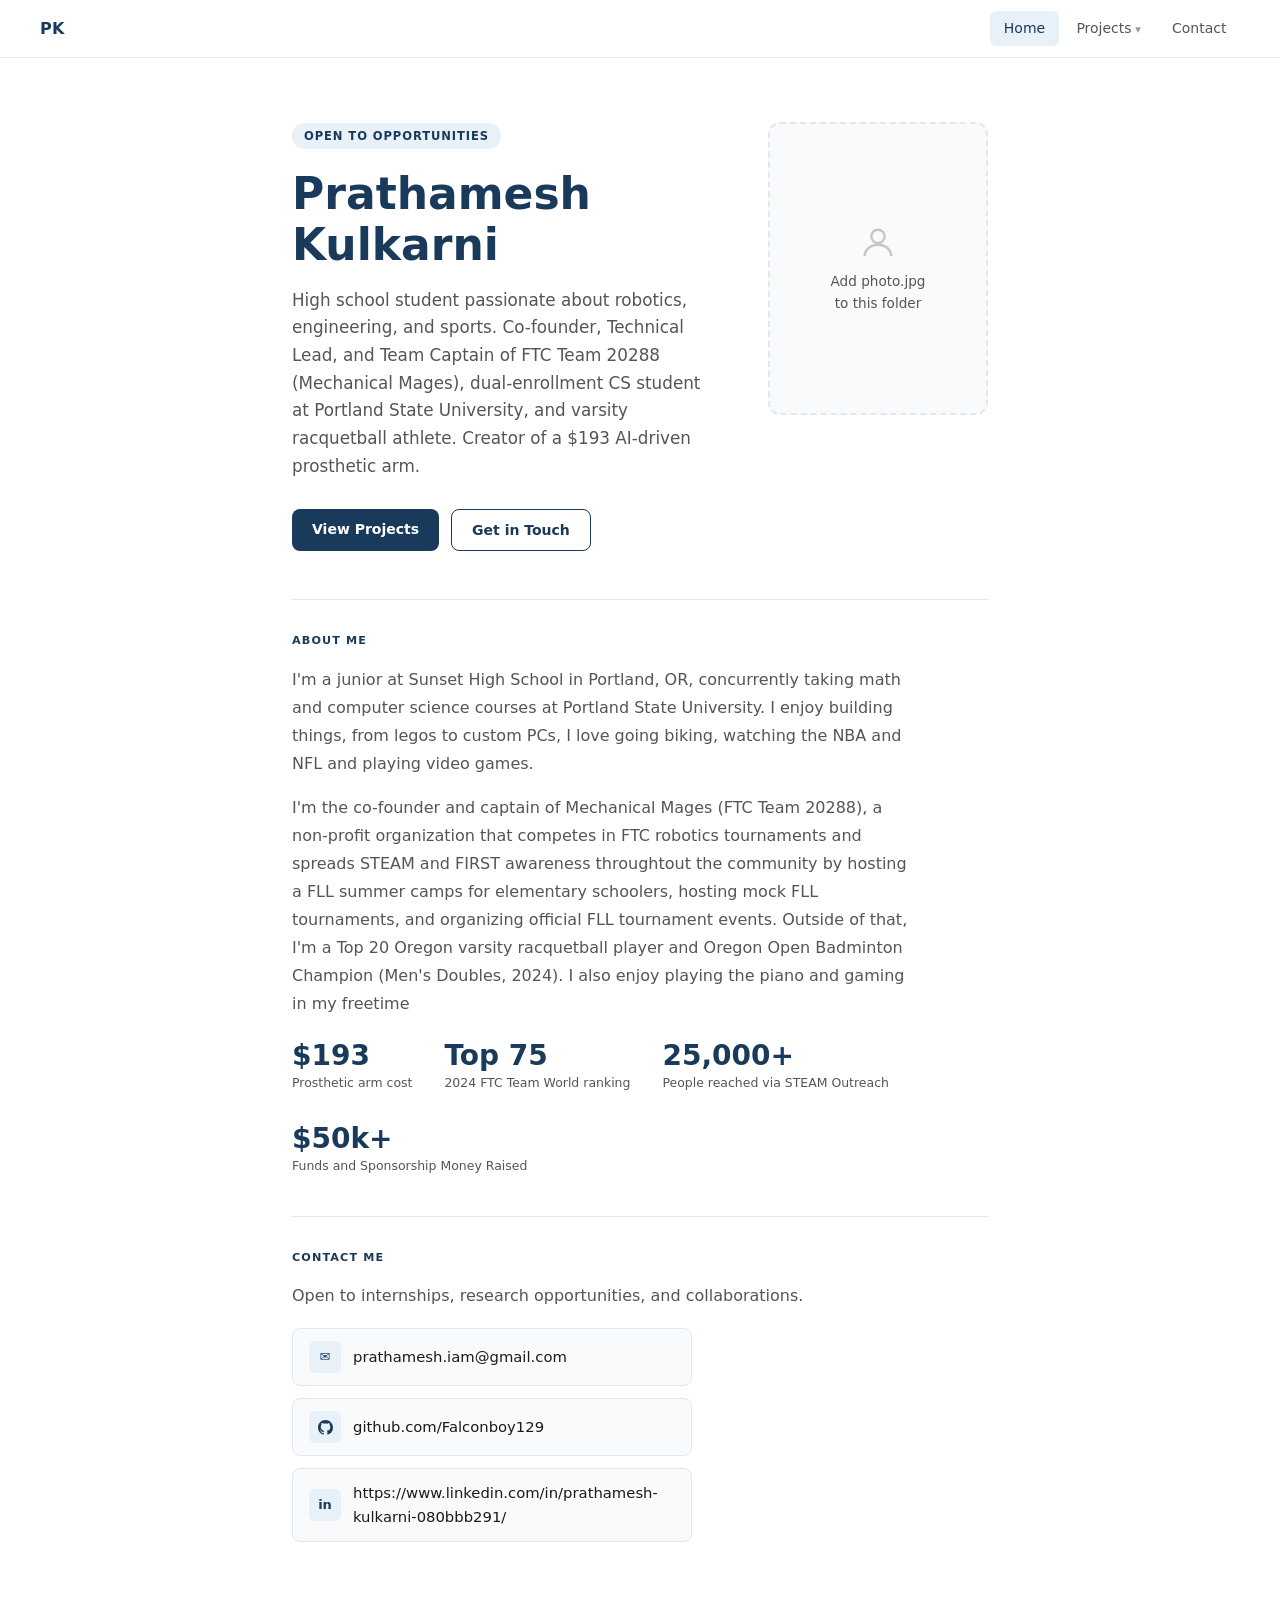
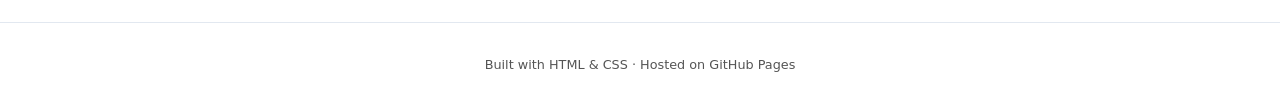
==== index.html @ 5f05dedf "Add files via upload" ====
<!DOCTYPE html>
<html lang="en">
<head>
  <meta charset="UTF-8" />
  <meta name="viewport" content="width=device-width, initial-scale=1.0" />
  <title>Prathamesh Kulkarni</title>
  <link rel="stylesheet" href="style.css" />
</head>
<body>

<nav>
  <a class="nav-logo" href="index.html">PK</a>
  <ul>
    <li><a href="index.html" class="active">Home</a></li>
    <li class="has-dropdown">
      <a href="projects.html">Projects</a>
      <div class="dropdown">
        <a href="projects-prosthetic.html">AI Prosthetic Arm</a>
        <a href="projects-ftc.html">FTC Robotics</a>
        <a href="projects-classes.html">Class Projects</a>
        <a href="projects-pc.html">Custom PC Build</a>
      </div>
    </li>
    <li><a href="index.html#contact">Contact</a></li>
  </ul>
</nav>

<!-- ── HOME HERO ── -->
<div class="page">

  <!-- HERO -->
  <div style="display:grid; grid-template-columns: 1fr 220px; gap: 3rem; align-items: start; margin-bottom: 3rem;">
    <div>
      <div style="display:inline-block; background:var(--navy-light); color:var(--navy); font-size:0.72rem; font-weight:700; letter-spacing:0.08em; text-transform:uppercase; padding:4px 12px; border-radius:999px; margin-bottom:1.25rem;">
        Open to opportunities
      </div>
      <h1>Prathamesh Kulkarni</h1>
      <p style="font-size:1.05rem; color:var(--muted); margin-bottom:1.75rem; max-width:480px; line-height:1.65;">
        High school student passionate about robotics, engineering, and sports. Co-founder, Technical Lead, and Team Captain of FTC Team 20288 (Mechanical Mages), dual-enrollment CS student at Portland State University, and varsity racquetball athlete. Creator of a $193 AI-driven prosthetic arm.
      </p>
      <div style="display:flex; gap:0.75rem; flex-wrap:wrap;">
        <a href="projects.html" class="btn btn-primary">View Projects</a>
        <a href="index.html#contact" class="btn btn-outline">Get in Touch</a>
      </div>
    </div>

    <!-- PROFILE PHOTO — replace src with your actual image file -->
    <!-- To use: add your photo as "photo.jpg" in the same folder, then swap the placeholder div for:
         <img src="photo.jpg" alt="Prathamesh Kulkarni" style="width:100%; border-radius:14px; object-fit:cover; aspect-ratio:3/4;" /> -->
    <div class="photo-placeholder" style="width:100%; aspect-ratio:3/4;">
      <svg width="40" height="40" viewBox="0 0 24 24" fill="none" stroke="currentColor" stroke-width="1.5">
        <circle cx="12" cy="8" r="4"/><path d="M4 20c0-4 3.6-7 8-7s8 3 8 7"/>
      </svg>
      <span>Add photo.jpg<br/>to this folder</span>
    </div>
  </div>

  <hr />

  <!-- BIO -->
  <div style="margin-bottom: 2.5rem;">
    <div class="section-label">About Me</div>

    <!-- REPLACE THIS PARAGRAPH with your own bio -->
    <p style="font-size:1rem; color:var(--muted); max-width:620px; line-height:1.75; margin-bottom:1rem;">
      I'm a junior at Sunset High School in Portland, OR, concurrently taking math and computer science
      courses at Portland State University. I enjoy building things, from legos
      to custom PCs, I love going biking, watching the NBA and NFL and playing video games. 
    </p>
    <p style="font-size:1rem; color:var(--muted); max-width:620px; line-height:1.75;">
      I'm the co-founder and captain of Mechanical Mages (FTC Team 20288), a non-profit organization that
      competes in FTC robotics tournaments and spreads STEAM and FIRST awareness throughtout the community by
      hosting a FLL summer camps for elementary schoolers, hosting mock FLL tournaments, and
      organizing official FLL tournament events. Outside of that, I'm a Top 20 Oregon varsity
      racquetball player and Oregon Open Badminton Champion (Men's Doubles, 2024). 
      I also enjoy playing the piano and gaming in my freetime
    </p>

    <div class="stat-row">
      <div class="stat">
        <div class="stat-num">$193</div>
        <div class="stat-label">Prosthetic arm cost</div>
      </div>
      <div class="stat">
        <div class="stat-num">Top 75</div>
        <div class="stat-label">2024 FTC Team World ranking</div>
      </div>
      <div class="stat">
        <div class="stat-num">25,000+</div>
        <div class="stat-label">People reached via STEAM Outreach</div>
      </div>
      <div class="stat">
        <div class="stat-num">$50k+</div>
        <div class="stat-label">Funds and Sponsorship Money Raised</div>
      </div>
    </div>
  </div>

  <hr />

  <!-- CONTACT -->
  <div id="contact">
    <div class="section-label">Contact Me</div>
    <p style="color:var(--muted); margin-bottom:1.25rem;">Open to internships, research opportunities, and collaborations.</p>
    <div class="contact-links">
      <a href="mailto:prathamesh.iam@gmail.com" class="contact-link">
        <div class="contact-link-icon">✉</div>
        prathamesh.iam@gmail.com
      </a>
      <a href="https://github.com/YOUR_USERNAME" class="contact-link" target="_blank">
        <div class="contact-link-icon">
          <svg width="15" height="15" viewBox="0 0 24 24" fill="var(--navy)"><path d="M12 0C5.37 0 0 5.37 0 12c0 5.31 3.435 9.795 8.205 11.385.6.105.825-.255.825-.57 0-.285-.015-1.23-.015-2.235-3.015.555-3.795-.735-4.035-1.41-.135-.345-.72-1.41-1.23-1.695-.42-.225-1.02-.78-.015-.795.945-.015 1.62.87 1.845 1.23 1.08 1.815 2.805 1.305 3.495.99.105-.78.42-1.305.765-1.605-2.67-.3-5.46-1.335-5.46-5.925 0-1.305.465-2.385 1.23-3.225-.12-.3-.54-1.53.12-3.18 0 0 1.005-.315 3.3 1.23.96-.27 1.98-.405 3-.405s2.04.135 3 .405c2.295-1.56 3.3-1.23 3.3-1.23.66 1.65.24 2.88.12 3.18.765.84 1.23 1.905 1.23 3.225 0 4.605-2.805 5.625-5.475 5.925.435.375.81 1.095.81 2.22 0 1.605-.015 2.895-.015 3.3 0 .315.225.69.825.57A12.02 12.02 0 0024 12c0-6.63-5.37-12-12-12z"/></svg>
        </div>
        github.com/Falconboy129
      </a>
      <a href="https://linkedin.com/in/YOUR_PROFILE" class="contact-link" target="_blank">
        <div class="contact-link-icon">in</div>
        https://www.linkedin.com/in/prathamesh-kulkarni-080bbb291/
      </a>
    </div>
  </div>

</div>

<footer>Built with HTML &amp; CSS · Hosted on GitHub Pages</footer>
</body>
</html>
---- style.css ----
:root {
  --navy: #1a3a5c;
  --navy-light: #e8f0f8;
  --text: #1a1a1a;
  --muted: #555;
  --border: #e2e8f0;
  --bg: #ffffff;
  --surface: #f8fafc;
}

* { box-sizing: border-box; margin: 0; padding: 0; }

body {
  font-family: 'Segoe UI', system-ui, -apple-system, sans-serif;
  color: var(--text);
  background: var(--bg);
  line-height: 1.6;
}

/* ── NAV ── */
nav {
  position: sticky; top: 0;
  background: rgba(255,255,255,0.95);
  backdrop-filter: blur(8px);
  border-bottom: 1px solid var(--border);
  z-index: 200;
  padding: 0 2.5rem;
  display: flex;
  justify-content: space-between;
  align-items: center;
  height: 58px;
}

.nav-logo {
  font-weight: 700; font-size: 1rem;
  color: var(--navy); text-decoration: none;
  letter-spacing: 0.02em;
}

nav ul { list-style: none; display: flex; gap: 0.25rem; align-items: center; }

nav ul li { position: relative; }

nav ul li a {
  display: block;
  text-decoration: none;
  font-size: 0.875rem;
  color: var(--muted);
  padding: 0.4rem 0.85rem;
  border-radius: 6px;
  transition: color 0.15s, background 0.15s;
  white-space: nowrap;
}

nav ul li a:hover,
nav ul li a.active { color: var(--navy); background: var(--navy-light); }

/* dropdown trigger */
.has-dropdown > a::after {
  content: ' ▾';
  font-size: 0.7rem;
  opacity: 0.6;
}

/* dropdown menu */
.dropdown {
  opacity: 0;
  visibility: hidden;
  pointer-events: none;
  position: absolute;
  top: calc(100% + 6px);
  left: 0;
  background: var(--bg);
  border: 1px solid var(--border);
  border-radius: 10px;
  padding: 0.4rem;
  min-width: 180px;
  box-shadow: 0 4px 16px rgba(0,0,0,0.08);
  z-index: 300;
  transition: opacity 0.15s ease 0.5s, visibility 0s linear 0.5s;
}

.has-dropdown:hover .dropdown {
  opacity: 1;
  visibility: visible;
  pointer-events: auto;
  transition-delay: 0s;
}

.dropdown a {
  display: block;
  font-size: 0.85rem;
  color: var(--text);
  padding: 0.45rem 0.85rem;
  border-radius: 6px;
  text-decoration: none;
  transition: background 0.15s;
}

.dropdown a:hover { background: var(--navy-light); color: var(--navy); }

/* ── PAGE WRAPPER ── */
.page { max-width: 760px; margin: 0 auto; padding: 4rem 2rem 5rem; }
.page-wide { max-width: 900px; margin: 0 auto; padding: 4rem 2rem 5rem; }

/* ── TYPOGRAPHY ── */
.section-label {
  font-size: 0.7rem; font-weight: 700;
  letter-spacing: 0.1em; text-transform: uppercase;
  color: var(--navy); margin-bottom: 1rem;
}

.group-label {
  font-size: 0.68rem; font-weight: 700;
  letter-spacing: 0.08em; text-transform: uppercase;
  color: var(--muted); margin: 2.25rem 0 0.85rem;
  padding-bottom: 0.4rem; border-bottom: 1px solid var(--border);
}

h1 { font-size: clamp(1.9rem, 4vw, 2.75rem); font-weight: 700; line-height: 1.15; color: var(--navy); margin-bottom: 1rem; }
h2 { font-size: 1.4rem; font-weight: 700; color: var(--text); margin-bottom: 0.5rem; }
h3 { font-size: 1.05rem; font-weight: 700; color: var(--text); margin-bottom: 0.35rem; }

/* ── BUTTONS ── */
.btn {
  display: inline-block; padding: 9px 20px;
  border-radius: 8px; font-size: 0.875rem;
  font-weight: 600; text-decoration: none; transition: all 0.2s;
}
.btn-primary { background: var(--navy); color: #fff; }
.btn-primary:hover { background: #142d48; }
.btn-outline { background: transparent; color: var(--navy); border: 1.5px solid var(--navy); }
.btn-outline:hover { background: var(--navy-light); }

.card-btn {
  display: inline-flex; align-items: center; gap: 5px;
  font-size: 0.775rem; font-weight: 600; color: var(--navy);
  text-decoration: none; border: 1px solid var(--border);
  border-radius: 6px; padding: 5px 10px; background: var(--bg);
  transition: border-color 0.2s, background 0.2s; width: fit-content;
}
.card-btn:hover { border-color: var(--navy); background: var(--navy-light); }
.card-btn svg { width: 11px; height: 11px; flex-shrink: 0; }
.card-btn.accent { background: var(--navy); color: #fff; border-color: var(--navy); }
.card-btn.accent:hover { background: #142d48; }

/* ── TAGS ── */
.tag-row { display: flex; flex-wrap: wrap; gap: 5px; }
.tag { font-size: 0.69rem; font-weight: 600; padding: 3px 9px; border-radius: 999px; background: var(--navy-light); color: var(--navy); }

/* ── CARDS ── */
.card {
  background: var(--surface); border: 1px solid var(--border);
  border-radius: 12px; padding: 1.25rem 1.5rem 1.5rem;
  display: flex; flex-direction: column;
  transition: border-color 0.2s, transform 0.2s;
}
.card:hover { border-color: #93b8d8; transform: translateY(-2px); }
.card p { font-size: 0.865rem; color: var(--muted); line-height: 1.55; margin-bottom: 1rem; flex: 1; }
.card-footer { display: flex; flex-direction: column; gap: 0.55rem; margin-top: auto; }
.btn-row { display: flex; flex-wrap: wrap; gap: 6px; }

/* ── GRIDS ── */
.grid-2 { display: grid; grid-template-columns: repeat(auto-fill, minmax(270px, 1fr)); gap: 1.1rem; }
.grid-3 { display: grid; grid-template-columns: repeat(auto-fill, minmax(210px, 1fr)); gap: 1rem; }

/* ── PHOTO PLACEHOLDER ── */
.photo-placeholder {
  background: var(--surface);
  border: 2px dashed var(--border);
  border-radius: 12px;
  display: flex; flex-direction: column;
  align-items: center; justify-content: center;
  color: var(--muted); font-size: 0.85rem; text-align: center;
  gap: 0.5rem;
}

.photo-placeholder svg { opacity: 0.3; }

/* ── STAT ROW ── */
.stat-row { display: flex; gap: 2rem; flex-wrap: wrap; margin-top: 1.5rem; }
.stat-num { font-size: 1.75rem; font-weight: 700; color: var(--navy); line-height: 1; }
.stat-label { font-size: 0.78rem; color: var(--muted); margin-top: 3px; }

/* ── DIVIDER ── */
hr { border: none; border-top: 1px solid var(--border); margin: 2rem 0; }

/* ── FOOTER ── */
footer {
  text-align: center; padding: 2rem;
  font-size: 0.8rem; color: var(--muted);
  border-top: 1px solid var(--border);
}

/* ── CONTACT LINKS ── */
.contact-links { display: flex; flex-direction: column; gap: 0.75rem; }
.contact-link {
  display: flex; align-items: center; gap: 12px;
  font-size: 0.925rem; color: var(--text);
  text-decoration: none; padding: 12px 16px;
  background: var(--surface); border: 1px solid var(--border);
  border-radius: 8px; transition: border-color 0.2s; max-width: 400px;
}
.contact-link:hover { border-color: var(--navy); }
.contact-link-icon {
  width: 32px; height: 32px; background: var(--navy-light);
  border-radius: 6px; display: flex; align-items: center; justify-content: center;
  font-size: 13px; font-weight: 700; color: var(--navy); flex-shrink: 0;
}

@media (max-width: 620px) {
  nav { padding: 0 1.25rem; }
  .page, .page-wide { padding: 2.5rem 1.25rem 4rem; }
  nav ul { gap: 0; }
}
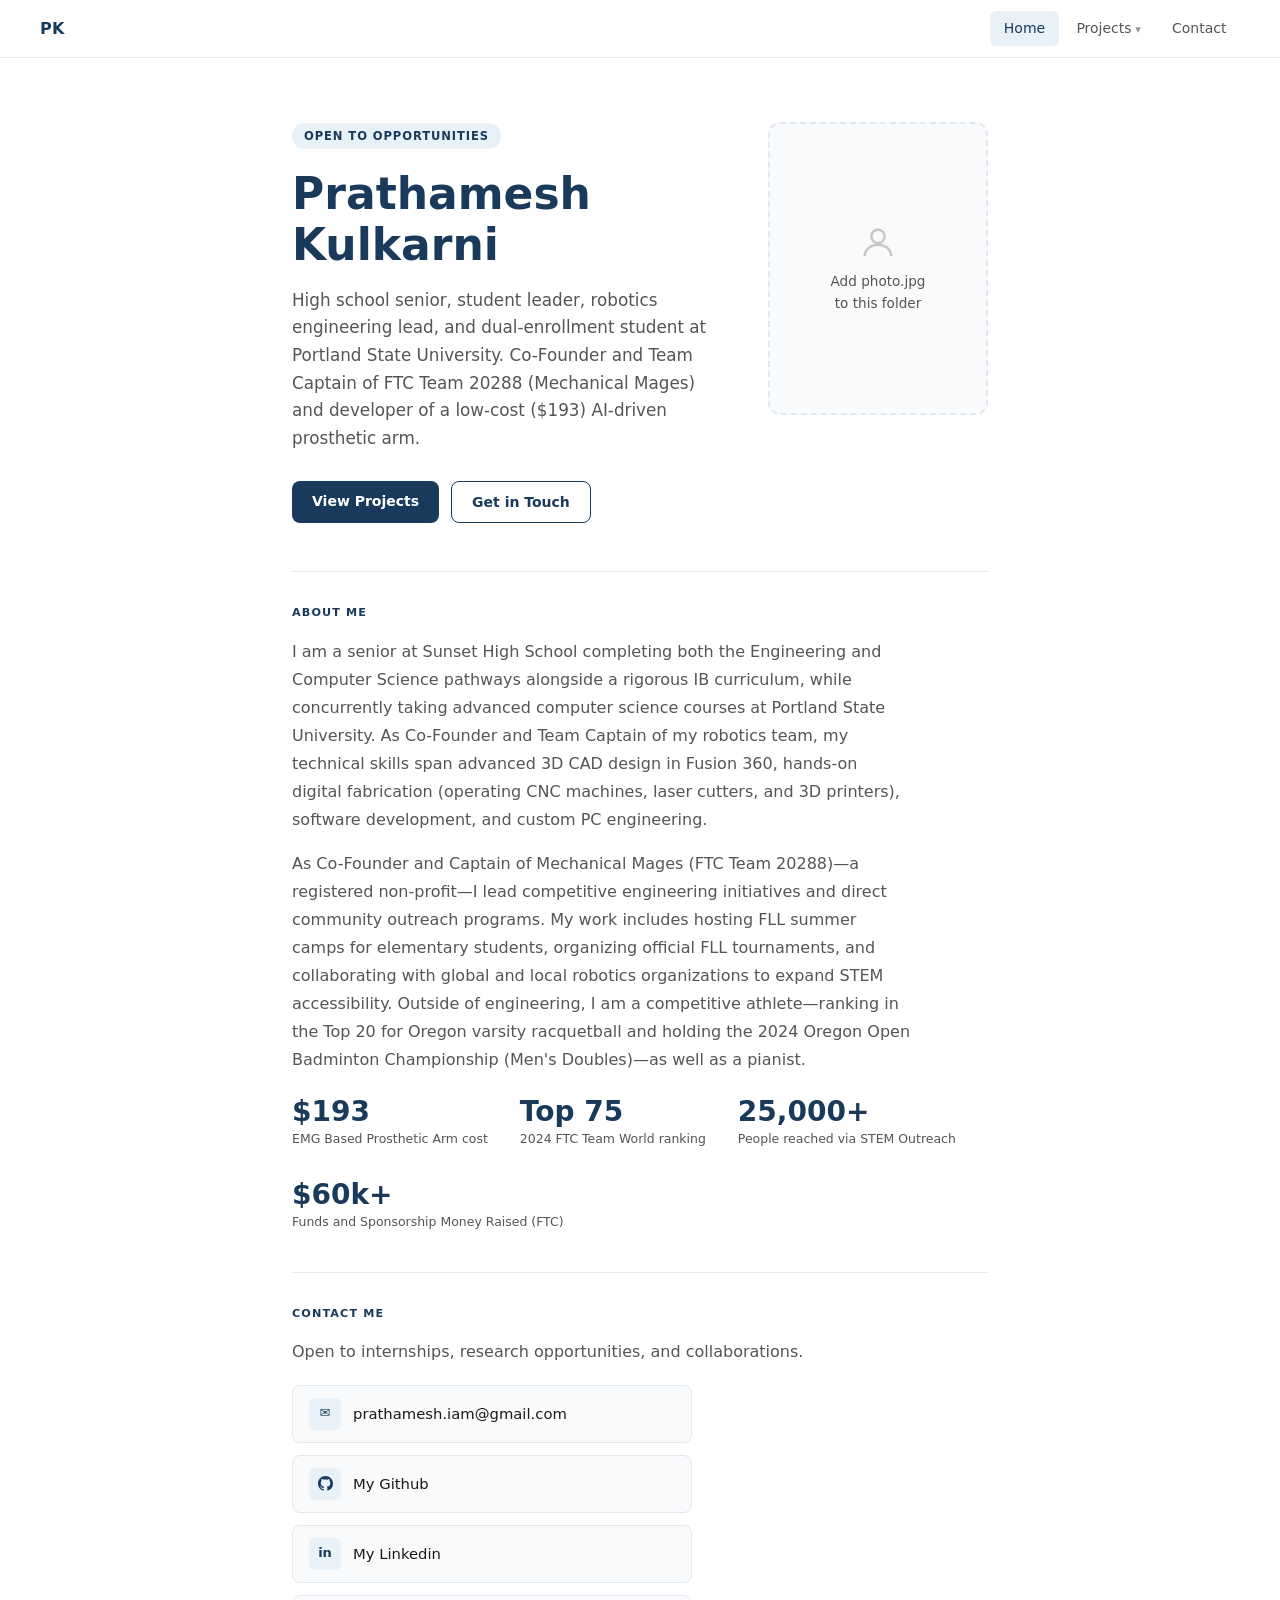
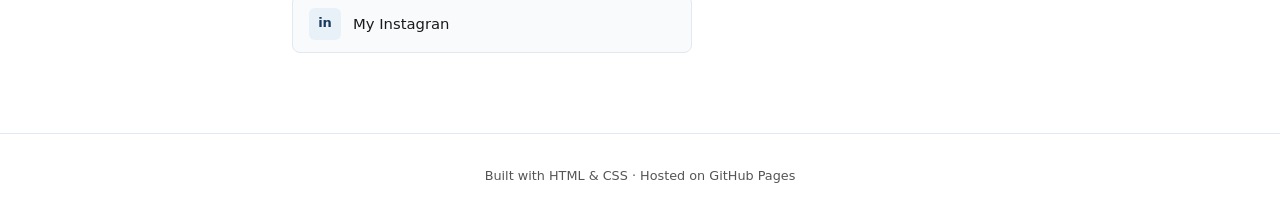
==== commit 28daada5: "Update index.html" ====
--- a/index.html
+++ b/index.html
@@ -36,7 +36,7 @@
       </div>
       <h1>Prathamesh Kulkarni</h1>
       <p style="font-size:1.05rem; color:var(--muted); margin-bottom:1.75rem; max-width:480px; line-height:1.65;">
-        High school student passionate about robotics, engineering, and sports. Co-founder, Technical Lead, and Team Captain of FTC Team 20288 (Mechanical Mages), dual-enrollment CS student at Portland State University, and varsity racquetball athlete. Creator of a $193 AI-driven prosthetic arm.
+        High school senior, student leader, robotics engineering lead, and dual-enrollment student at Portland State University. Co-Founder and Team Captain of FTC Team 20288 (Mechanical Mages) and developer of a low-cost ($193) AI-driven prosthetic arm.
       </p>
       <div style="display:flex; gap:0.75rem; flex-wrap:wrap;">
         <a href="projects.html" class="btn btn-primary">View Projects</a>
@@ -63,23 +63,16 @@
 
     <!-- REPLACE THIS PARAGRAPH with your own bio -->
     <p style="font-size:1rem; color:var(--muted); max-width:620px; line-height:1.75; margin-bottom:1rem;">
-      I'm a junior at Sunset High School in Portland, OR, concurrently taking math and computer science
-      courses at Portland State University. I enjoy building things, from legos
-      to custom PCs, I love going biking, watching the NBA and NFL and playing video games. 
+     I am a senior at Sunset High School completing both the Engineering and Computer Science pathways alongside a rigorous IB curriculum, while concurrently taking advanced computer science courses at Portland State University. As Co-Founder and Team Captain of my robotics team, my technical skills span advanced 3D CAD design in Fusion 360, hands-on digital fabrication (operating CNC machines, laser cutters, and 3D printers), software development, and custom PC engineering. 
     </p>
     <p style="font-size:1rem; color:var(--muted); max-width:620px; line-height:1.75;">
-      I'm the co-founder and captain of Mechanical Mages (FTC Team 20288), a non-profit organization that
-      competes in FTC robotics tournaments and spreads STEAM and FIRST awareness throughtout the community by
-      hosting a FLL summer camps for elementary schoolers, hosting mock FLL tournaments, and
-      organizing official FLL tournament events. Outside of that, I'm a Top 20 Oregon varsity
-      racquetball player and Oregon Open Badminton Champion (Men's Doubles, 2024). 
-      I also enjoy playing the piano and gaming in my freetime
+      As Co-Founder and Captain of Mechanical Mages (FTC Team 20288)—a registered non-profit—I lead competitive engineering initiatives and direct community outreach programs. My work includes hosting FLL summer camps for elementary students, organizing official FLL tournaments, and collaborating with global and local robotics organizations to expand STEM accessibility. Outside of engineering, I am a competitive athlete—ranking in the Top 20 for Oregon varsity racquetball and holding the 2024 Oregon Open Badminton Championship (Men's Doubles)—as well as a pianist.
     </p>
 
     <div class="stat-row">
       <div class="stat">
         <div class="stat-num">$193</div>
-        <div class="stat-label">Prosthetic arm cost</div>
+        <div class="stat-label">EMG Based Prosthetic Arm cost</div>
       </div>
       <div class="stat">
         <div class="stat-num">Top 75</div>
@@ -87,11 +80,11 @@
       </div>
       <div class="stat">
         <div class="stat-num">25,000+</div>
-        <div class="stat-label">People reached via STEAM Outreach</div>
+        <div class="stat-label">People reached via STEM Outreach</div>
       </div>
       <div class="stat">
-        <div class="stat-num">$50k+</div>
-        <div class="stat-label">Funds and Sponsorship Money Raised</div>
+        <div class="stat-num">$60k+</div>
+        <div class="stat-label">Funds and Sponsorship Money Raised (FTC)</div>
       </div>
     </div>
   </div>
@@ -107,15 +100,19 @@
         <div class="contact-link-icon">✉</div>
         prathamesh.iam@gmail.com
       </a>
-      <a href="https://github.com/YOUR_USERNAME" class="contact-link" target="_blank">
+      <a href="https://github.com/Falconboy129" class="contact-link" target="_blank">
         <div class="contact-link-icon">
           <svg width="15" height="15" viewBox="0 0 24 24" fill="var(--navy)"><path d="M12 0C5.37 0 0 5.37 0 12c0 5.31 3.435 9.795 8.205 11.385.6.105.825-.255.825-.57 0-.285-.015-1.23-.015-2.235-3.015.555-3.795-.735-4.035-1.41-.135-.345-.72-1.41-1.23-1.695-.42-.225-1.02-.78-.015-.795.945-.015 1.62.87 1.845 1.23 1.08 1.815 2.805 1.305 3.495.99.105-.78.42-1.305.765-1.605-2.67-.3-5.46-1.335-5.46-5.925 0-1.305.465-2.385 1.23-3.225-.12-.3-.54-1.53.12-3.18 0 0 1.005-.315 3.3 1.23.96-.27 1.98-.405 3-.405s2.04.135 3 .405c2.295-1.56 3.3-1.23 3.3-1.23.66 1.65.24 2.88.12 3.18.765.84 1.23 1.905 1.23 3.225 0 4.605-2.805 5.625-5.475 5.925.435.375.81 1.095.81 2.22 0 1.605-.015 2.895-.015 3.3 0 .315.225.69.825.57A12.02 12.02 0 0024 12c0-6.63-5.37-12-12-12z"/></svg>
         </div>
-        github.com/Falconboy129
+        My Github
       </a>
-      <a href="https://linkedin.com/in/YOUR_PROFILE" class="contact-link" target="_blank">
+      <a href="https://www.linkedin.com/in/prathamesh-kulkarni-080bbb291/" class="contact-link" target="_blank">
         <div class="contact-link-icon">in</div>
-        https://www.linkedin.com/in/prathamesh-kulkarni-080bbb291/
+        My Linkedin
+      </a>
+       <a href="https://www.instagram.com/_prathamesh.k/" class="contact-link" target="_blank">
+        <div class="contact-link-icon">in</div>
+        My Instagran
       </a>
     </div>
   </div>
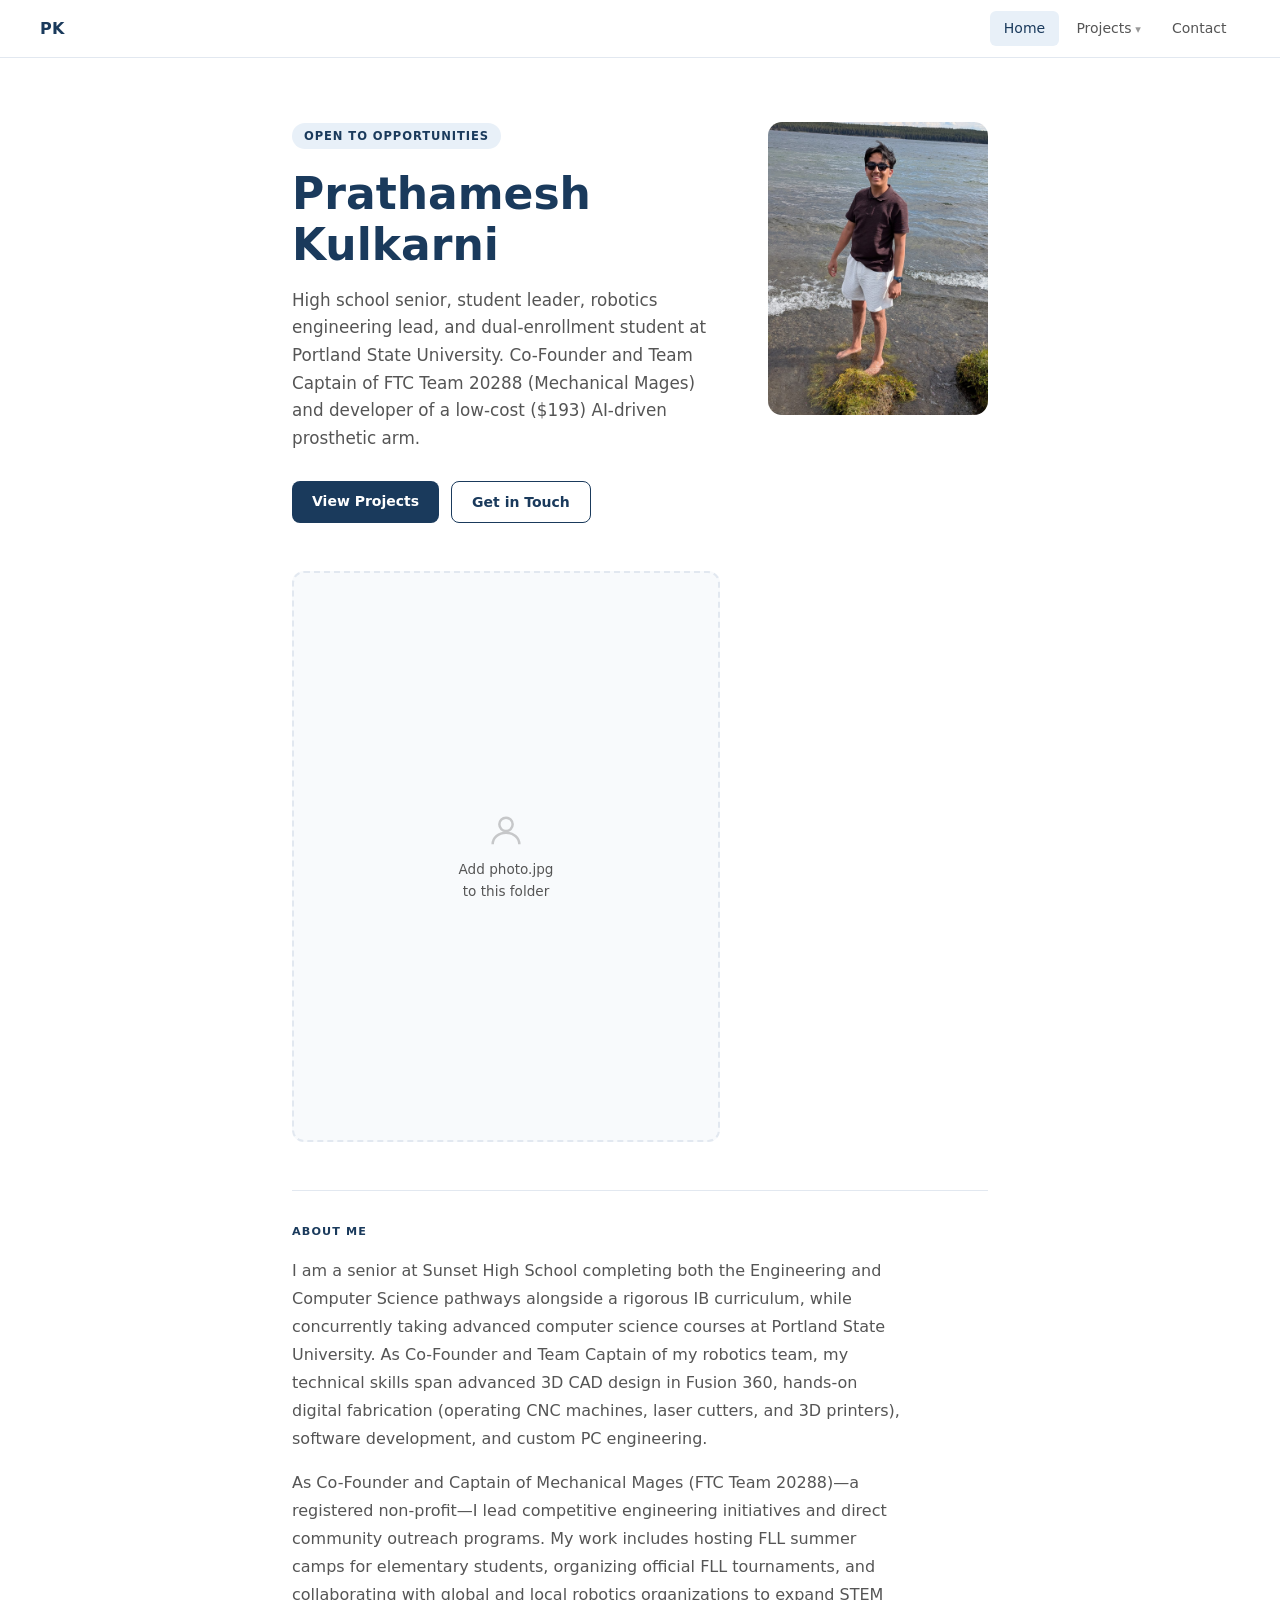
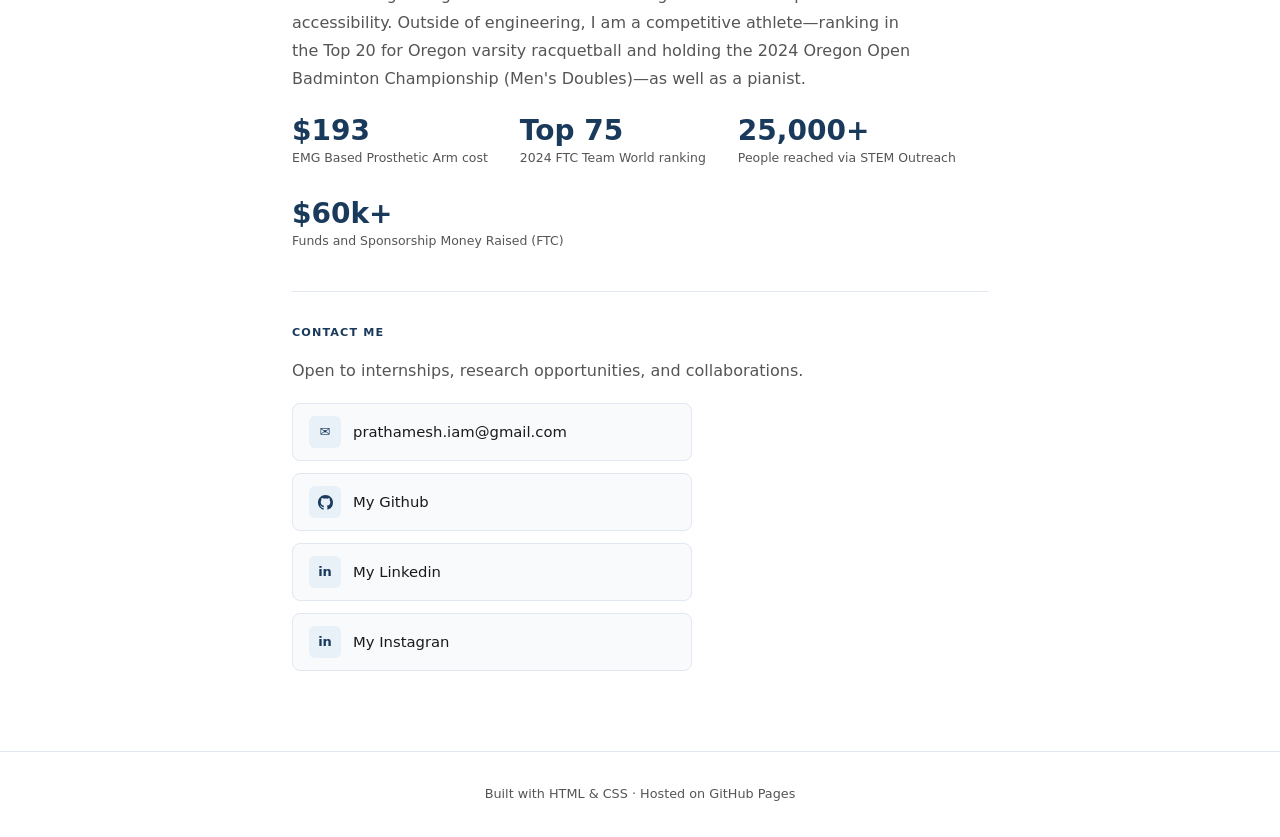
==== commit a14934d8: "Update index.html" ====
--- a/index.html
+++ b/index.html
@@ -44,9 +44,7 @@
       </div>
     </div>
 
-    <!-- PROFILE PHOTO — replace src with your actual image file -->
-    <!-- To use: add your photo as "photo.jpg" in the same folder, then swap the placeholder div for:
-         <img src="photo.jpg" alt="Prathamesh Kulkarni" style="width:100%; border-radius:14px; object-fit:cover; aspect-ratio:3/4;" /> -->
+         <img src="WhatsApp Image 2026-08-24 at 8.35.14 PM.jpeg" alt="Prathamesh Kulkarni" style="width:100%; border-radius:14px; object-fit:cover; aspect-ratio:3/4;" />
     <div class="photo-placeholder" style="width:100%; aspect-ratio:3/4;">
       <svg width="40" height="40" viewBox="0 0 24 24" fill="none" stroke="currentColor" stroke-width="1.5">
         <circle cx="12" cy="8" r="4"/><path d="M4 20c0-4 3.6-7 8-7s8 3 8 7"/>
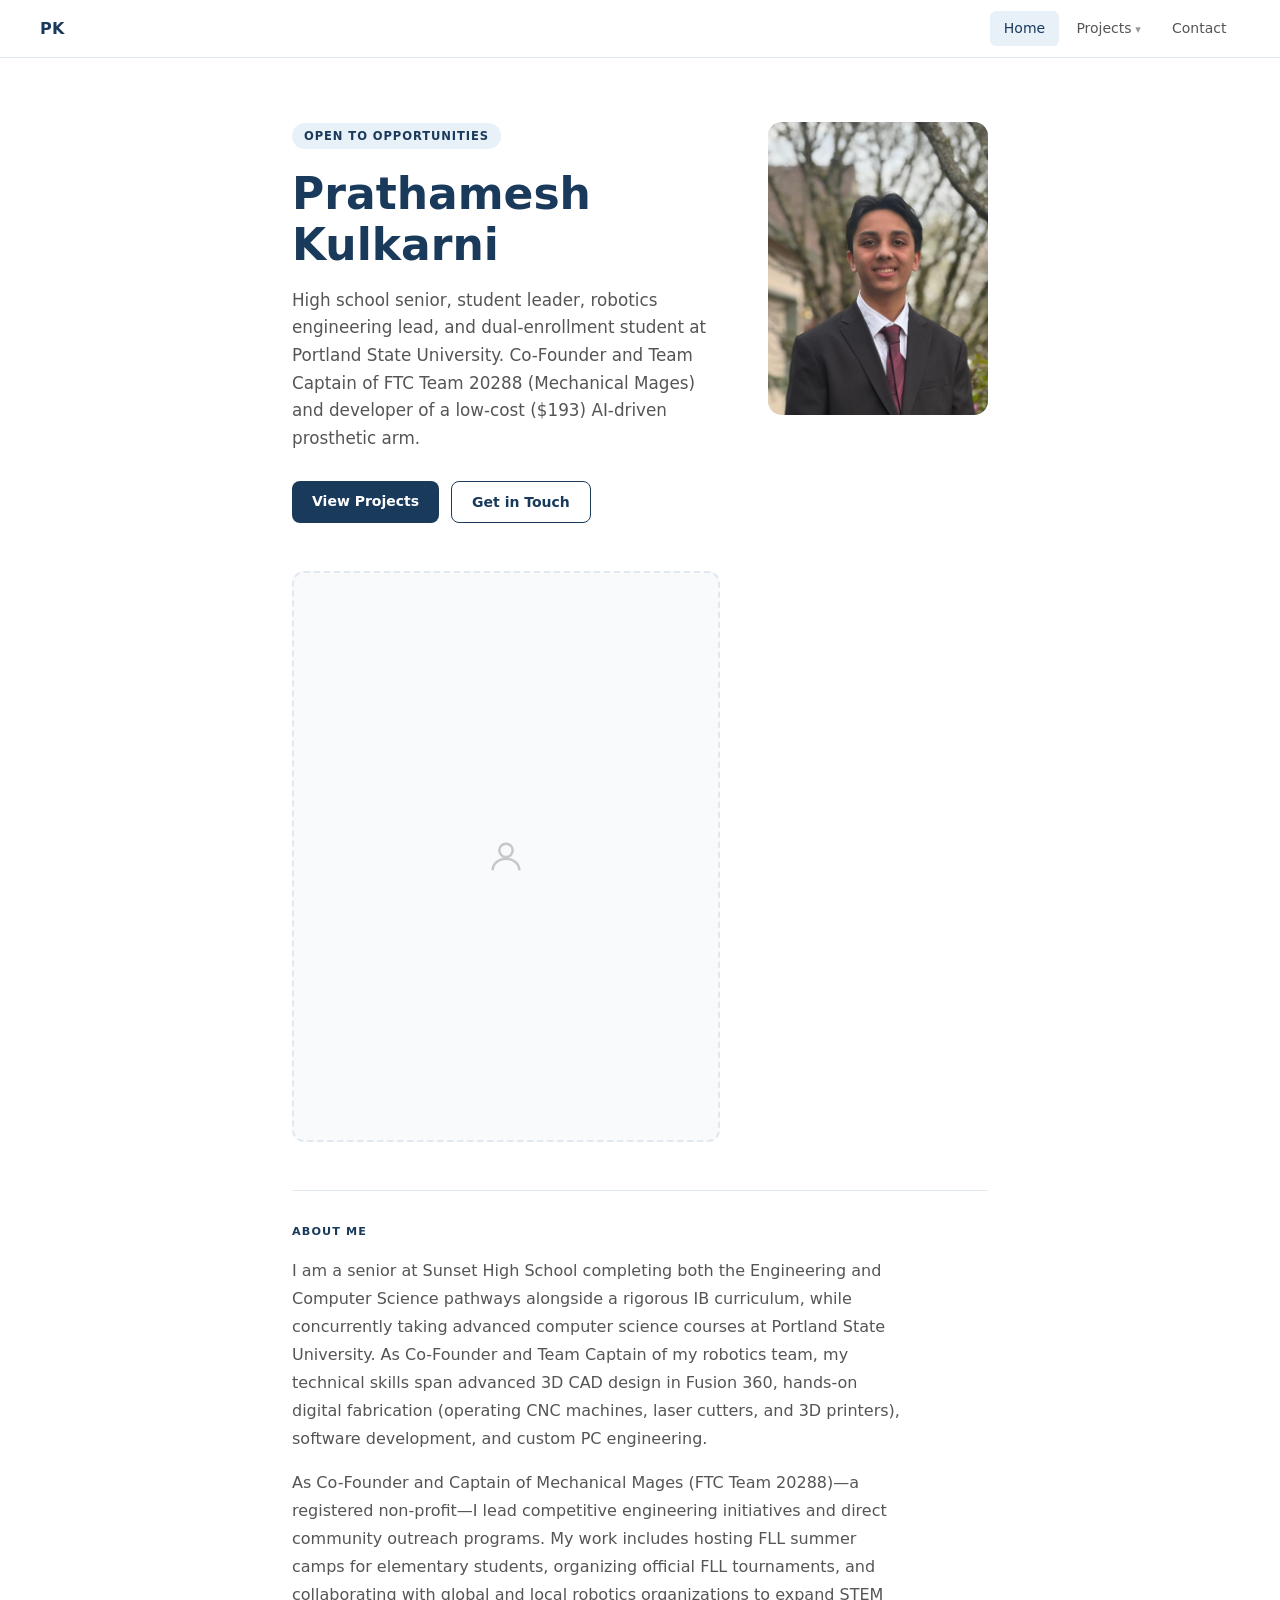
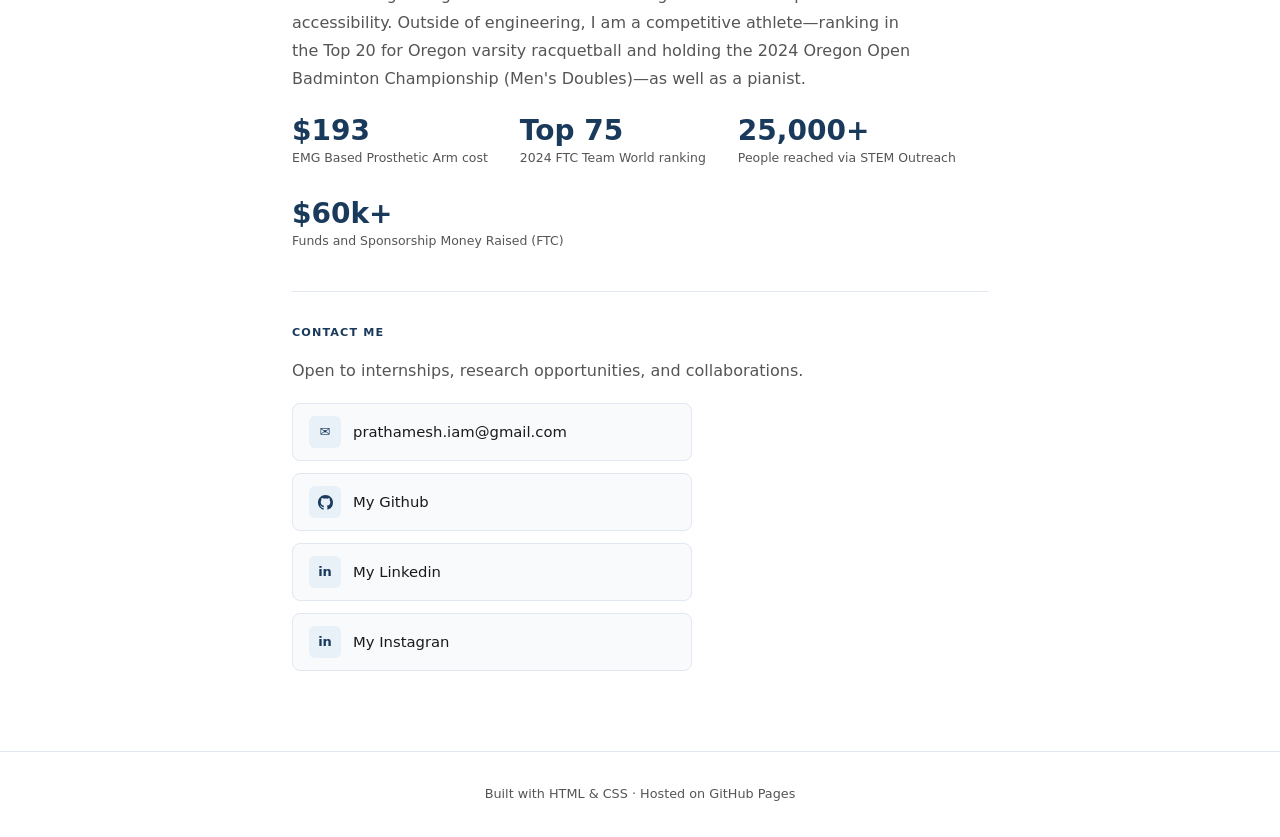
==== commit c09f4254: "Update index.html" ====
--- a/index.html
+++ b/index.html
@@ -44,12 +44,11 @@
       </div>
     </div>
 
-         <img src="WhatsApp Image 2026-08-24 at 8.35.14 PM.jpeg" alt="Prathamesh Kulkarni" style="width:100%; border-radius:14px; object-fit:cover; aspect-ratio:3/4;" />
+         <img src="WhatsApp Image 2026-08-24 at 8.56.47 PM.jpeg" alt="Prathamesh Kulkarni" style="width:100%; border-radius:14px; object-fit:cover; aspect-ratio:3/4;" />
     <div class="photo-placeholder" style="width:100%; aspect-ratio:3/4;">
       <svg width="40" height="40" viewBox="0 0 24 24" fill="none" stroke="currentColor" stroke-width="1.5">
         <circle cx="12" cy="8" r="4"/><path d="M4 20c0-4 3.6-7 8-7s8 3 8 7"/>
       </svg>
-      <span>Add photo.jpg<br/>to this folder</span>
     </div>
   </div>
 
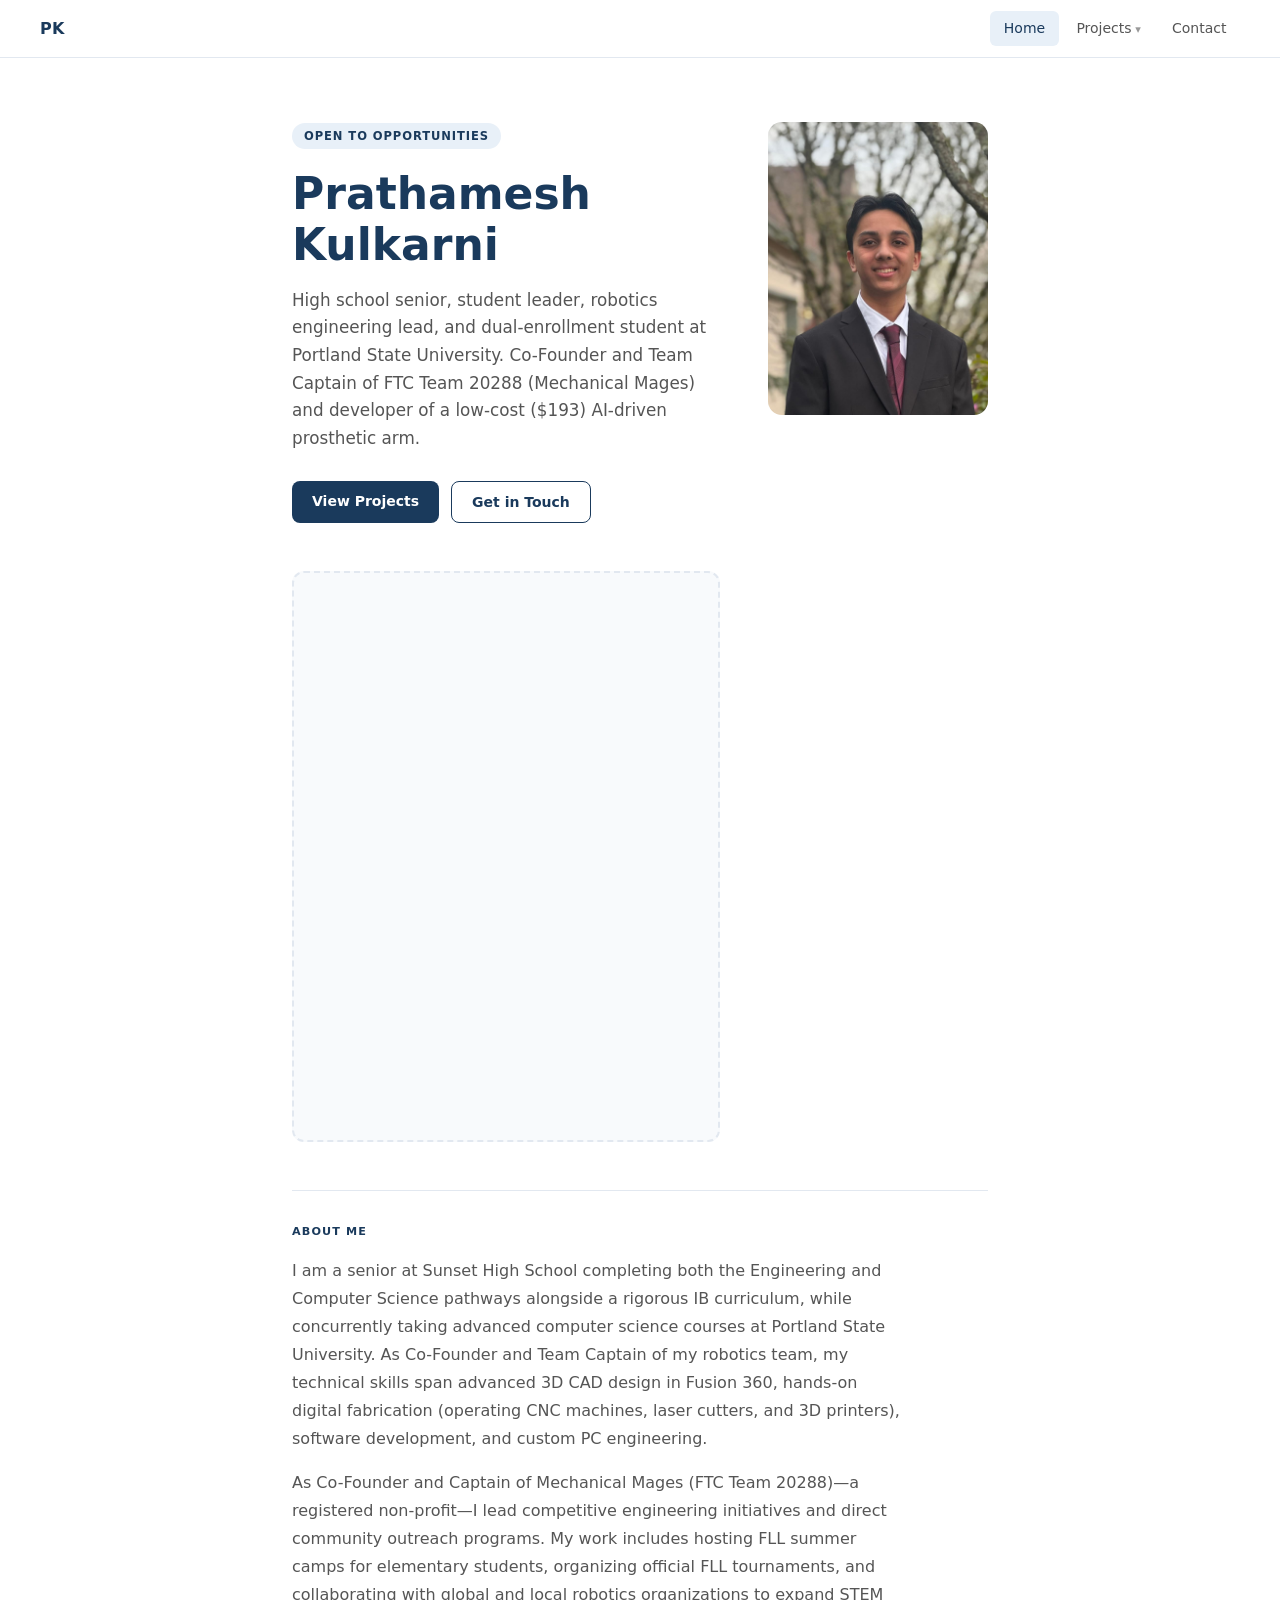
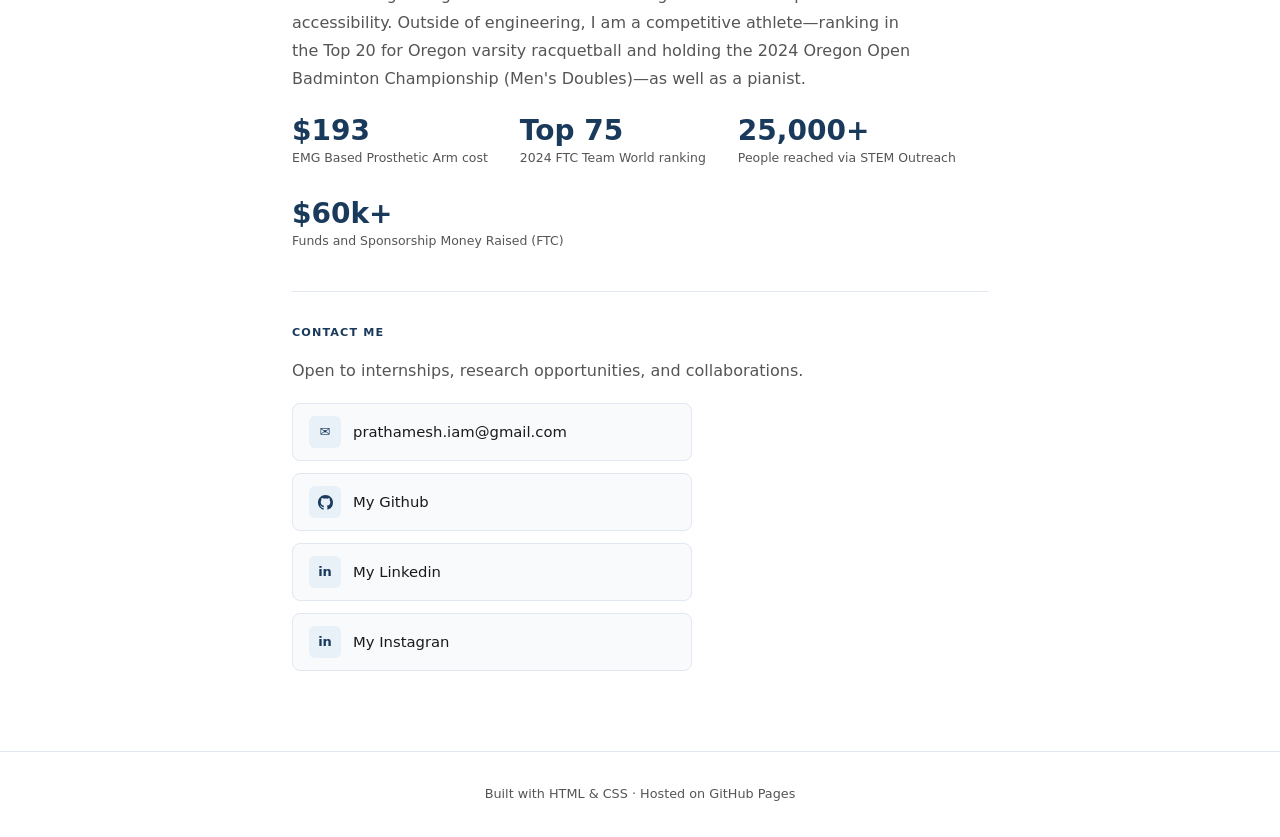
==== commit 344793e1: "Update index.html" ====
--- a/index.html
+++ b/index.html
@@ -46,9 +46,6 @@
 
          <img src="WhatsApp Image 2026-08-24 at 8.56.47 PM.jpeg" alt="Prathamesh Kulkarni" style="width:100%; border-radius:14px; object-fit:cover; aspect-ratio:3/4;" />
     <div class="photo-placeholder" style="width:100%; aspect-ratio:3/4;">
-      <svg width="40" height="40" viewBox="0 0 24 24" fill="none" stroke="currentColor" stroke-width="1.5">
-        <circle cx="12" cy="8" r="4"/><path d="M4 20c0-4 3.6-7 8-7s8 3 8 7"/>
-      </svg>
     </div>
   </div>
 
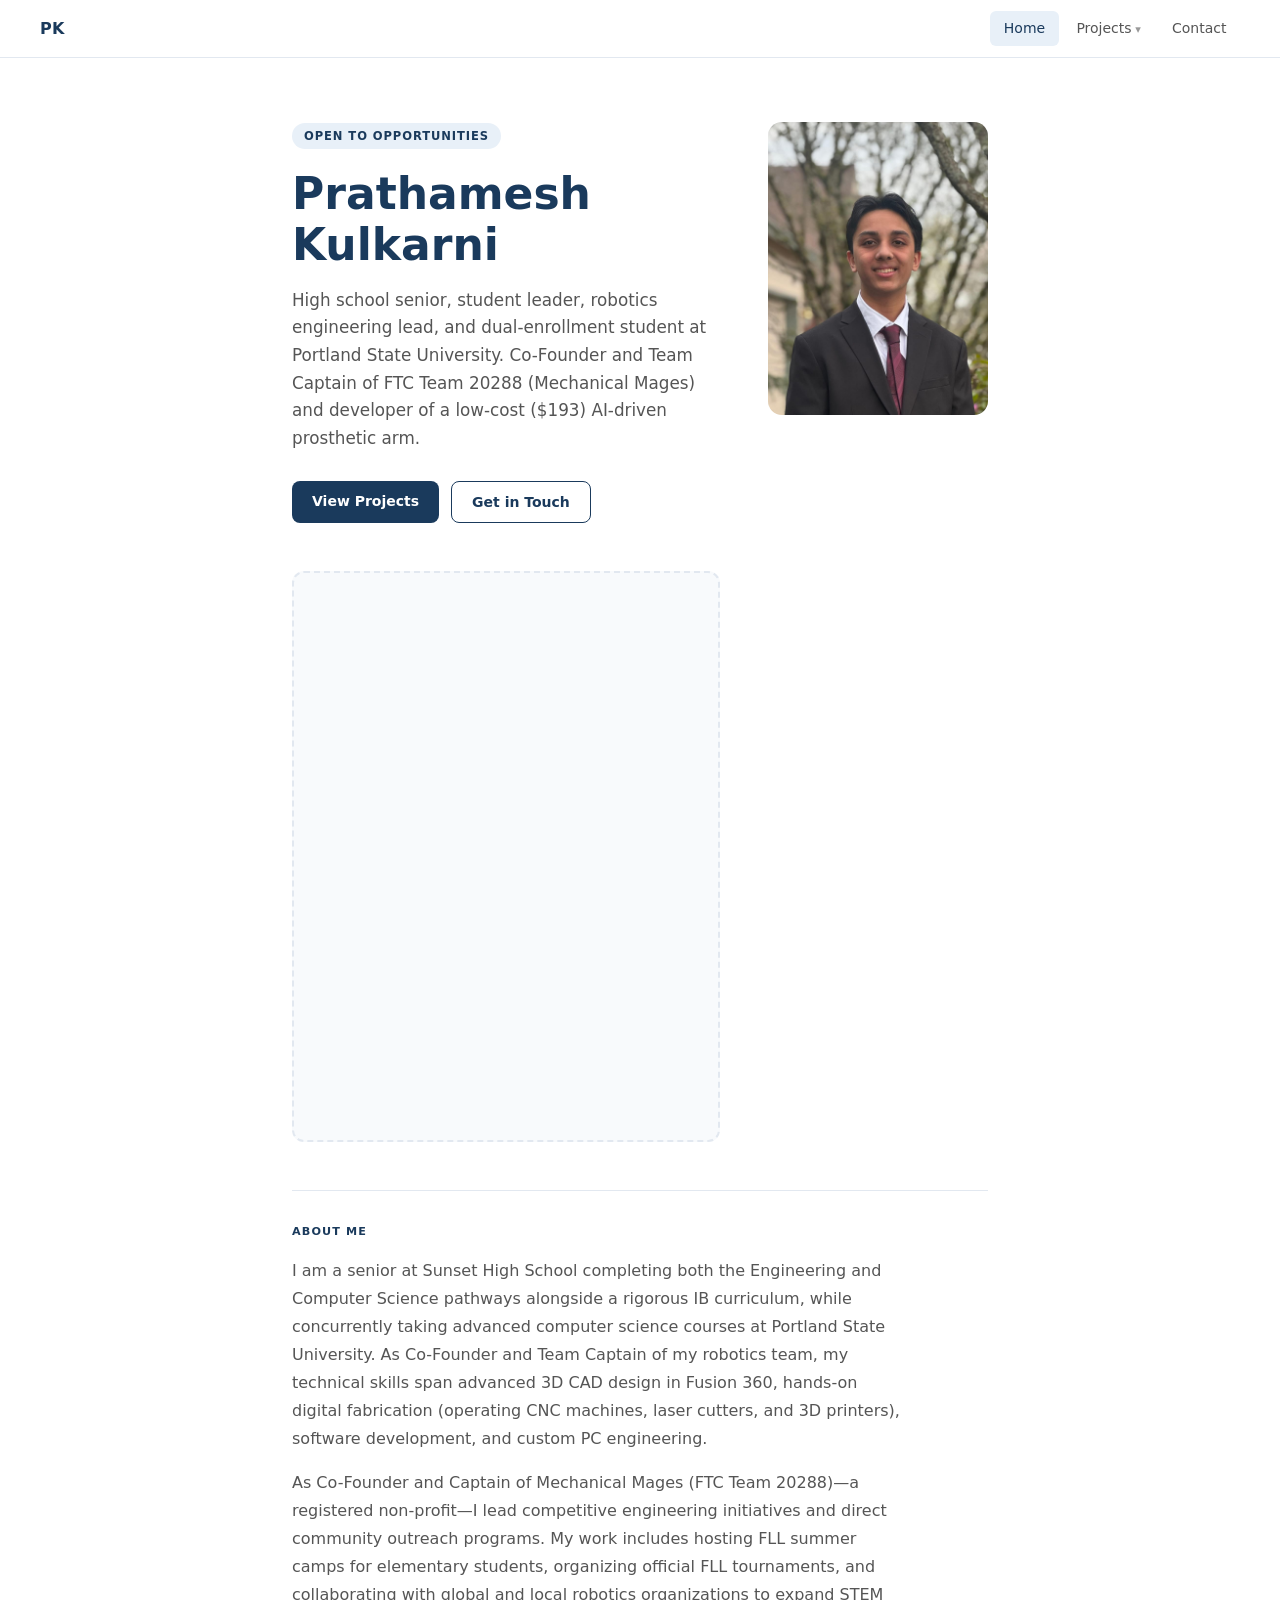
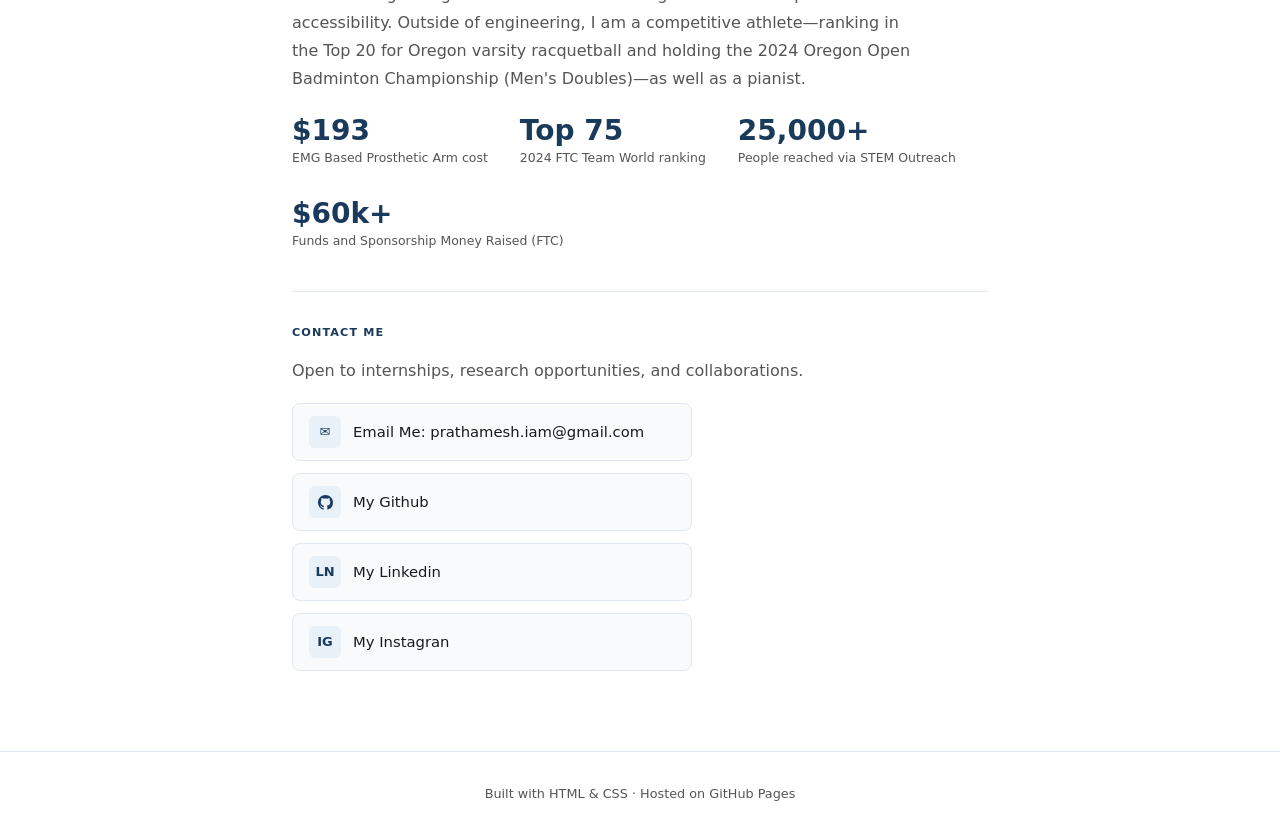
==== commit 07cb07fd: "Update index.html" ====
--- a/index.html
+++ b/index.html
@@ -92,7 +92,7 @@
     <div class="contact-links">
       <a href="mailto:prathamesh.iam@gmail.com" class="contact-link">
         <div class="contact-link-icon">✉</div>
-        prathamesh.iam@gmail.com
+        Email Me: prathamesh.iam@gmail.com
       </a>
       <a href="https://github.com/Falconboy129" class="contact-link" target="_blank">
         <div class="contact-link-icon">
@@ -101,11 +101,11 @@
         My Github
       </a>
       <a href="https://www.linkedin.com/in/prathamesh-kulkarni-080bbb291/" class="contact-link" target="_blank">
-        <div class="contact-link-icon">in</div>
+        <div class="contact-link-icon">LN</div>
         My Linkedin
       </a>
        <a href="https://www.instagram.com/_prathamesh.k/" class="contact-link" target="_blank">
-        <div class="contact-link-icon">in</div>
+        <div class="contact-link-icon">IG</div>
         My Instagran
       </a>
     </div>
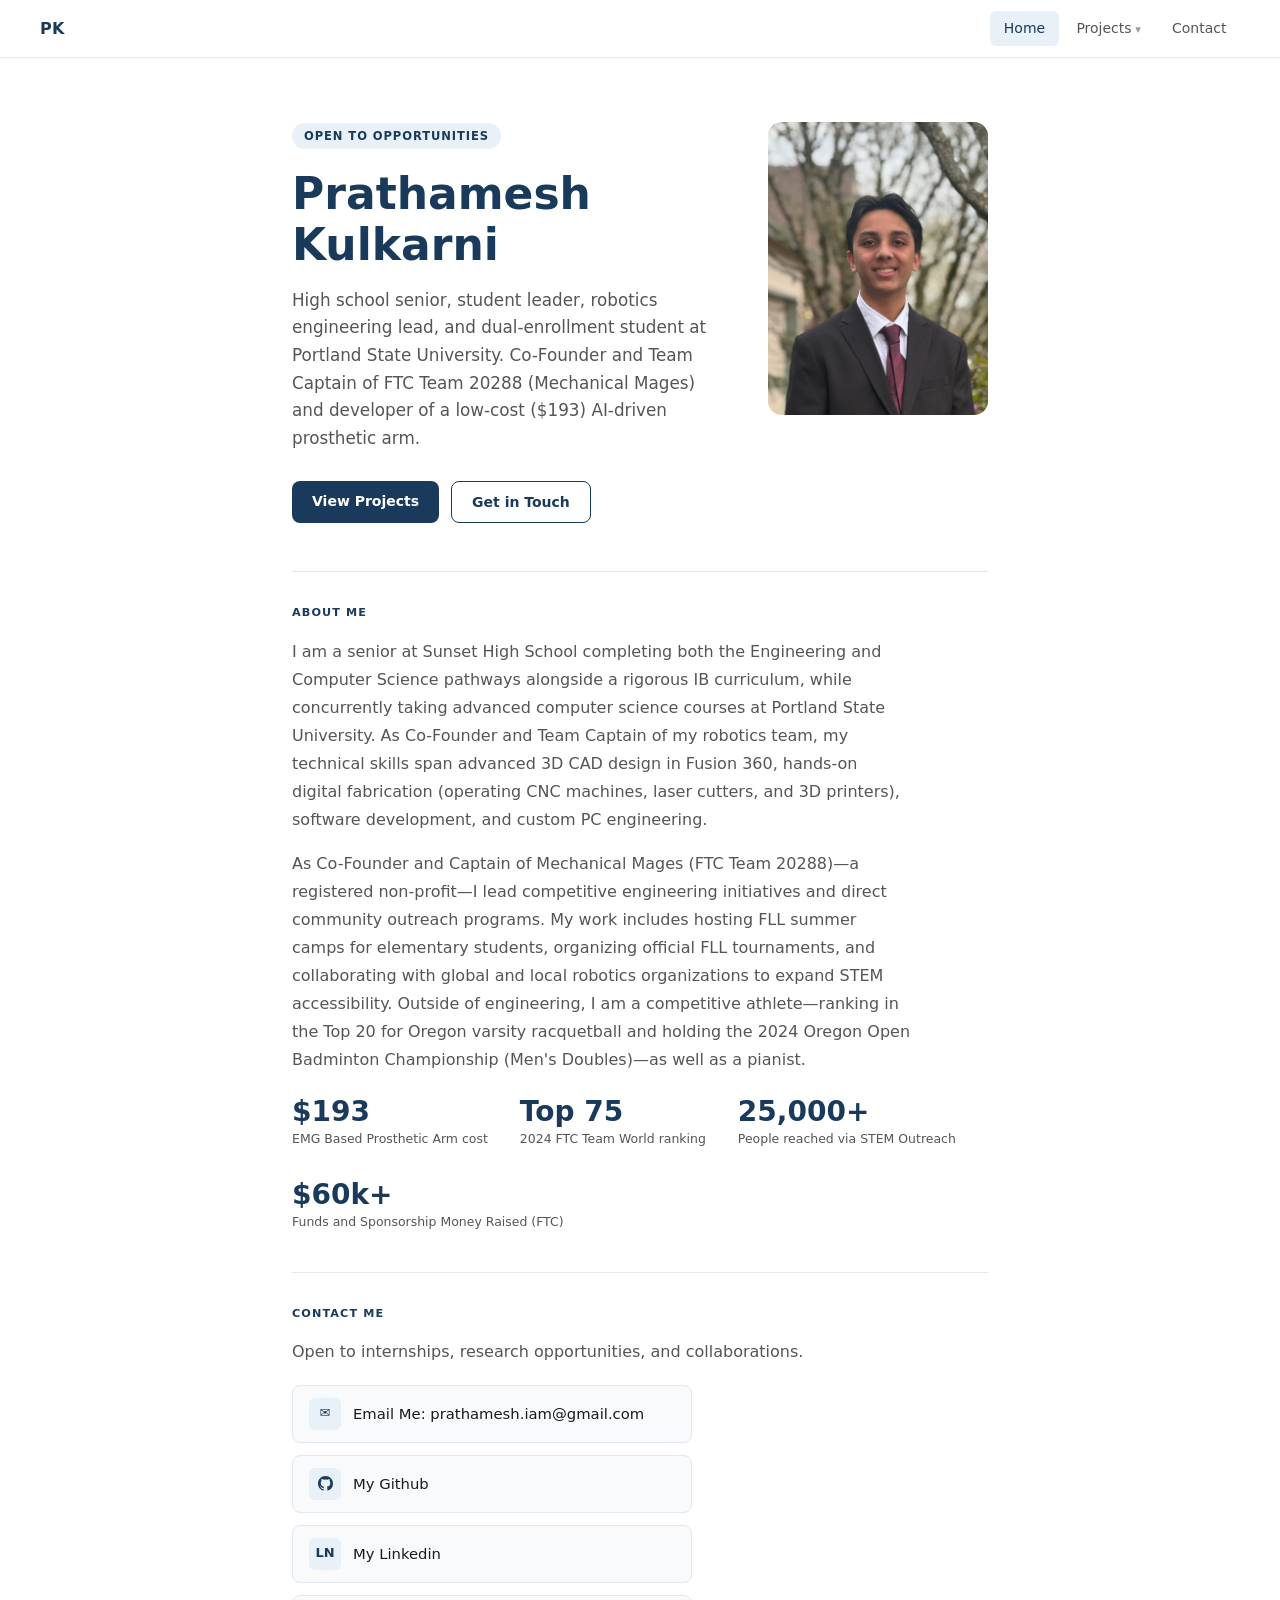
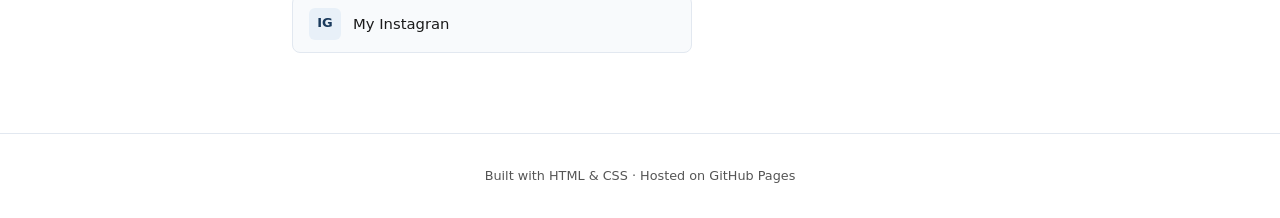
==== commit 8a942920: "Update index.html" ====
--- a/index.html
+++ b/index.html
@@ -45,11 +45,8 @@
     </div>
 
          <img src="WhatsApp Image 2026-08-24 at 8.56.47 PM.jpeg" alt="Prathamesh Kulkarni" style="width:100%; border-radius:14px; object-fit:cover; aspect-ratio:3/4;" />
-    <div class="photo-placeholder" style="width:100%; aspect-ratio:3/4;">
-    </div>
   </div>
-
-  <hr />
+  <hr/>
 
   <!-- BIO -->
   <div style="margin-bottom: 2.5rem;">
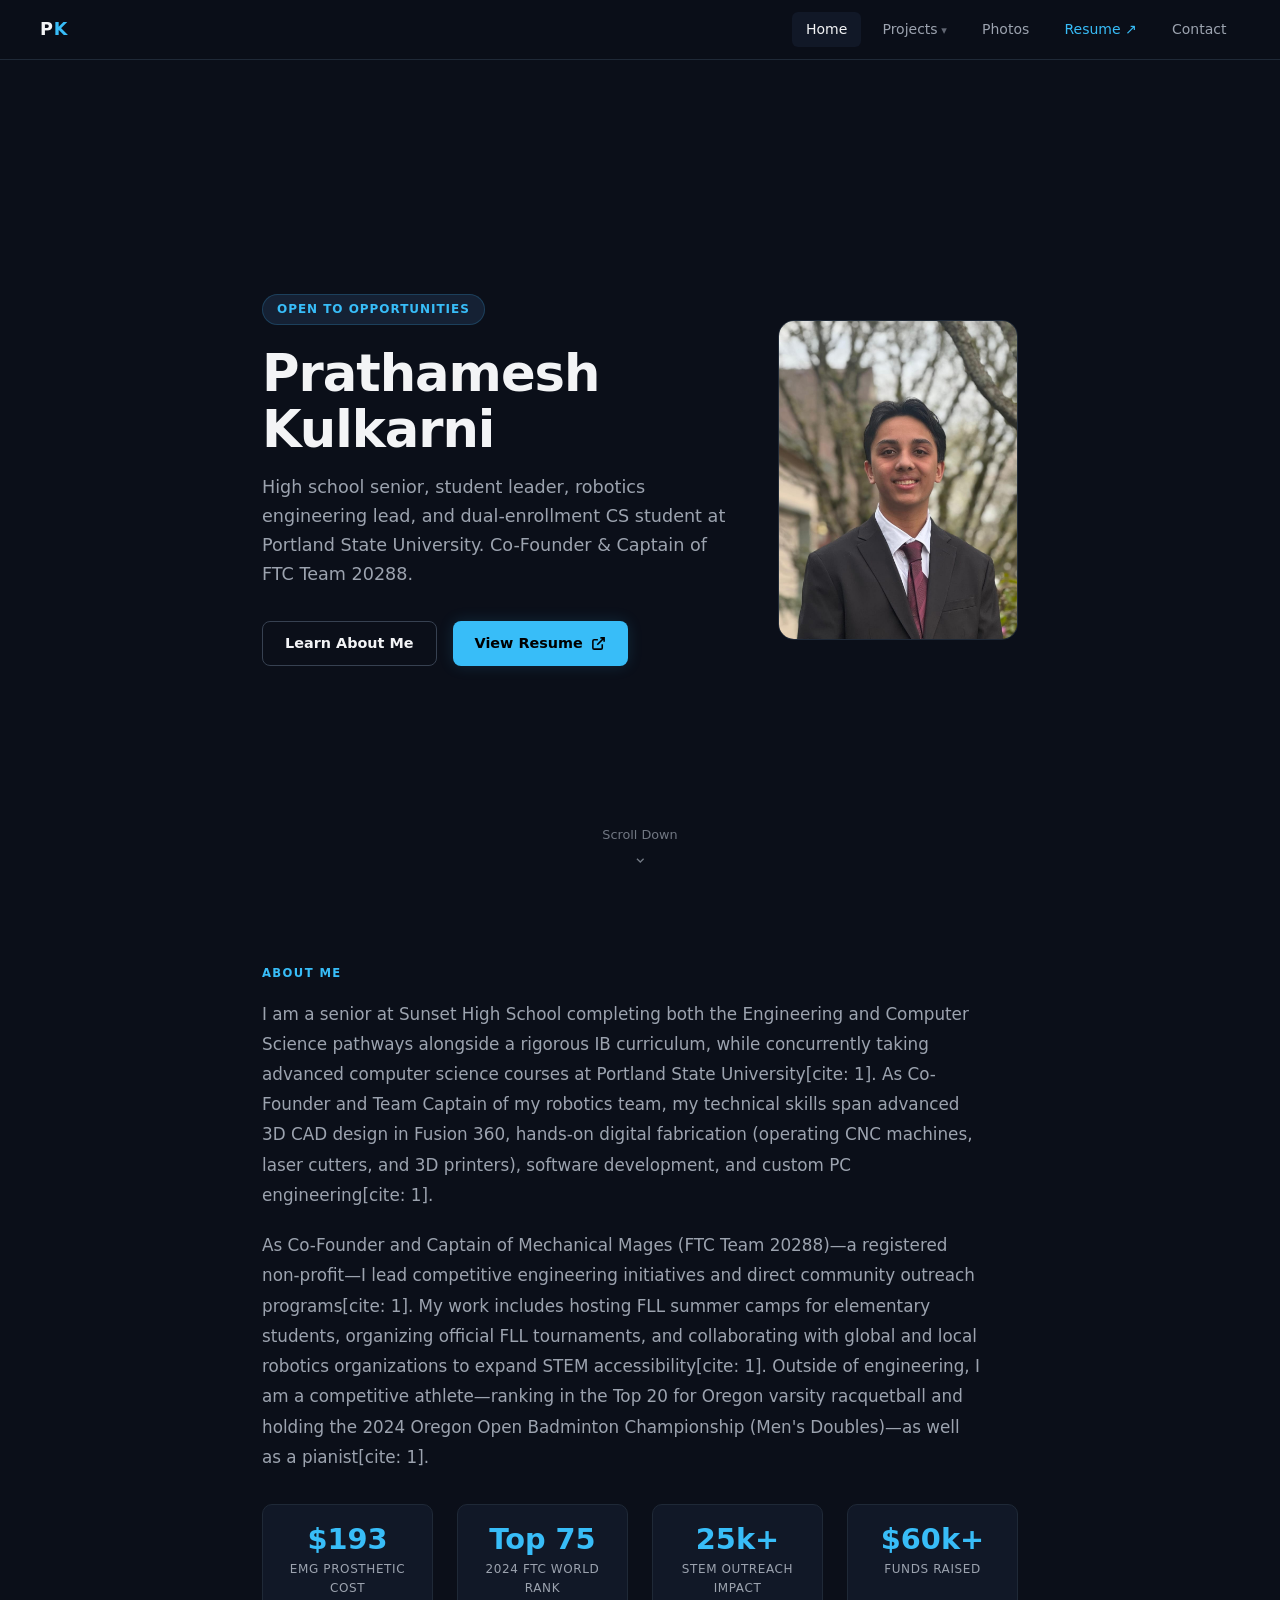
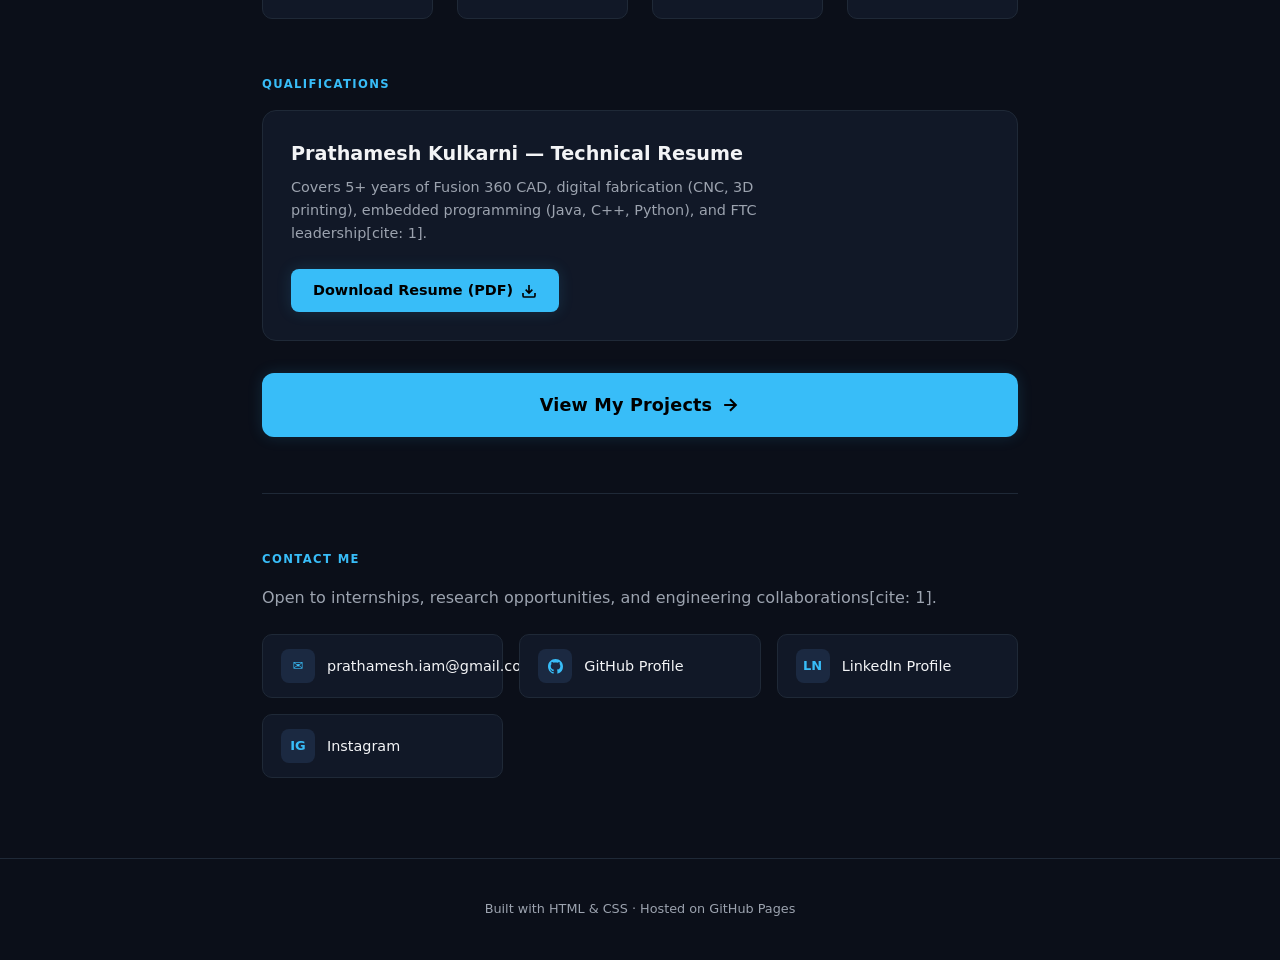
==== commit 8ecb879a: "Update index.html" ====
--- a/index.html
+++ b/index.html
@@ -3,13 +3,13 @@
 <head>
   <meta charset="UTF-8" />
   <meta name="viewport" content="width=device-width, initial-scale=1.0" />
-  <title>Prathamesh Kulkarni</title>
+  <title>Prathamesh Kulkarni — Portfolio</title>
   <link rel="stylesheet" href="style.css" />
 </head>
 <body>
 
 <nav>
-  <a class="nav-logo" href="index.html">PK</a>
+  <a class="nav-logo" href="index.html">P<span>K</span></a>
   <ul>
     <li><a href="index.html" class="active">Home</a></li>
     <li class="has-dropdown">
@@ -21,92 +21,126 @@
         <a href="projects-pc.html">Custom PC Build</a>
       </div>
     </li>
-    <li><a href="index.html#contact">Contact</a></li>
+    <li><a href="photos.html">Photos</a></li>
+    <li><a href="resume.pdf" target="_blank" style="color:var(--accent);">Resume ↗</a></li>
+    <li><a href="#contact">Contact</a></li>
   </ul>
 </nav>
 
-<!-- ── HOME HERO ── -->
 <div class="page">
 
-  <!-- HERO -->
-  <div style="display:grid; grid-template-columns: 1fr 220px; gap: 3rem; align-items: start; margin-bottom: 3rem;">
-    <div>
-      <div style="display:inline-block; background:var(--navy-light); color:var(--navy); font-size:0.72rem; font-weight:700; letter-spacing:0.08em; text-transform:uppercase; padding:4px 12px; border-radius:999px; margin-bottom:1.25rem;">
-        Open to opportunities
+  <!-- ── SCREEN 1: HERO ONLY (ABOVE THE FOLD) ── -->
+  <section class="hero-screen">
+    <div class="hero-grid">
+      <div>
+        <div style="display:inline-block; background:var(--navy-light); color:var(--accent); border:1px solid rgba(56, 189, 248, 0.2); font-size:0.75rem; font-weight:700; letter-spacing:0.08em; text-transform:uppercase; padding:5px 14px; border-radius:999px; margin-bottom:1.25rem;">
+          Open to opportunities
+        </div>
+        <h1>Prathamesh Kulkarni</h1>
+        <p style="font-size:1.1rem; color:var(--muted); margin-bottom:2rem; max-width:500px; line-height:1.65;">
+          High school senior, student leader, robotics engineering lead, and dual-enrollment CS student at Portland State University. Co-Founder & Captain of FTC Team 20288.
+        </p>
+        <div style="display:flex; gap:1rem; flex-wrap:wrap;">
+          <a href="#about" class="btn btn-outline">Learn About Me</a>
+          <a href="resume.pdf" target="_blank" class="btn btn-primary">
+            View Resume
+            <svg width="15" height="15" viewBox="0 0 24 24" fill="none" stroke="currentColor" stroke-width="2.5"><path d="M18 13v6a2 2 0 0 1-2 2H5a2 2 0 0 1-2-2V8a2 2 0 0 1 2-2h6M15 3h6v6M10 14L21 3"/></svg>
+          </a>
+        </div>
       </div>
-      <h1>Prathamesh Kulkarni</h1>
-      <p style="font-size:1.05rem; color:var(--muted); margin-bottom:1.75rem; max-width:480px; line-height:1.65;">
-        High school senior, student leader, robotics engineering lead, and dual-enrollment student at Portland State University. Co-Founder and Team Captain of FTC Team 20288 (Mechanical Mages) and developer of a low-cost ($193) AI-driven prosthetic arm.
-      </p>
-      <div style="display:flex; gap:0.75rem; flex-wrap:wrap;">
-        <a href="projects.html" class="btn btn-primary">View Projects</a>
-        <a href="index.html#contact" class="btn btn-outline">Get in Touch</a>
+
+      <img src="WhatsApp Image 2026-08-24 at 8.56.47 PM.jpeg" alt="Prathamesh Kulkarni" style="width:100%; border-radius:16px; object-fit:cover; aspect-ratio:3/4; border:1px solid var(--border);" />
+    </div>
+
+    <a href="#about" class="scroll-indicator">
+      <span>Scroll Down</span>
+      <svg width="16" height="16" viewBox="0 0 24 24" fill="none" stroke="currentColor" stroke-width="2"><path d="M7 10l5 5 5-5"/></svg>
+    </a>
+  </section>
+
+  <!-- ── SCREEN 2: ABOUT ME (BELOW THE FOLD) ── -->
+  <section id="about" style="padding-top: 4rem;">
+    <div class="section-label">About Me</div>
+
+    <p style="font-size:1.05rem; color:var(--muted); max-width:720px; line-height:1.8; margin-bottom:1.25rem;">
+      I am a senior at Sunset High School completing both the Engineering and Computer Science pathways alongside a rigorous IB curriculum, while concurrently taking advanced computer science courses at Portland State University[cite: 1]. As Co-Founder and Team Captain of my robotics team, my technical skills span advanced 3D CAD design in Fusion 360, hands-on digital fabrication (operating CNC machines, laser cutters, and 3D printers), software development, and custom PC engineering[cite: 1].
+    </p>
+
+    <p style="font-size:1.05rem; color:var(--muted); max-width:720px; line-height:1.8; margin-bottom:2rem;">
+      As Co-Founder and Captain of Mechanical Mages (FTC Team 20288)—a registered non-profit—I lead competitive engineering initiatives and direct community outreach programs[cite: 1]. My work includes hosting FLL summer camps for elementary students, organizing official FLL tournaments, and collaborating with global and local robotics organizations to expand STEM accessibility[cite: 1]. Outside of engineering, I am a competitive athlete—ranking in the Top 20 for Oregon varsity racquetball and holding the 2024 Oregon Open Badminton Championship (Men's Doubles)—as well as a pianist[cite: 1].
+    </p>
+
+    <!-- STATS -->
+    <div class="stat-row">
+      <div class="stat">
+        <div class="stat-num">$193</div>
+        <div class="stat-label">EMG Prosthetic Cost</div>
+      </div>
+      <div class="stat">
+        <div class="stat-num">Top 75</div>
+        <div class="stat-label">2024 FTC World Rank</div>
+      </div>
+      <div class="stat">
+        <div class="stat-num">25k+</div>
+        <div class="stat-label">STEM Outreach Impact</div>
+      </div>
+      <div class="stat">
+        <div class="stat-num">$60k+</div>
+        <div class="stat-label">Funds Raised</div>
       </div>
     </div>
 
-         <img src="WhatsApp Image 2026-08-24 at 8.56.47 PM.jpeg" alt="Prathamesh Kulkarni" style="width:100%; border-radius:14px; object-fit:cover; aspect-ratio:3/4;" />
-  </div>
-  <hr/>
-
-  <!-- BIO -->
-  <div style="margin-bottom: 2.5rem;">
-    <div class="section-label">About Me</div>
-
-    <!-- REPLACE THIS PARAGRAPH with your own bio -->
-    <p style="font-size:1rem; color:var(--muted); max-width:620px; line-height:1.75; margin-bottom:1rem;">
-     I am a senior at Sunset High School completing both the Engineering and Computer Science pathways alongside a rigorous IB curriculum, while concurrently taking advanced computer science courses at Portland State University. As Co-Founder and Team Captain of my robotics team, my technical skills span advanced 3D CAD design in Fusion 360, hands-on digital fabrication (operating CNC machines, laser cutters, and 3D printers), software development, and custom PC engineering. 
-    </p>
-    <p style="font-size:1rem; color:var(--muted); max-width:620px; line-height:1.75;">
-      As Co-Founder and Captain of Mechanical Mages (FTC Team 20288)—a registered non-profit—I lead competitive engineering initiatives and direct community outreach programs. My work includes hosting FLL summer camps for elementary students, organizing official FLL tournaments, and collaborating with global and local robotics organizations to expand STEM accessibility. Outside of engineering, I am a competitive athlete—ranking in the Top 20 for Oregon varsity racquetball and holding the 2024 Oregon Open Badminton Championship (Men's Doubles)—as well as a pianist.
-    </p>
-
-    <div class="stat-row">
-      <div class="stat">
-        <div class="stat-num">$193</div>
-        <div class="stat-label">EMG Based Prosthetic Arm cost</div>
-      </div>
-      <div class="stat">
-        <div class="stat-num">Top 75</div>
-        <div class="stat-label">2024 FTC Team World ranking</div>
-      </div>
-      <div class="stat">
-        <div class="stat-num">25,000+</div>
-        <div class="stat-label">People reached via STEM Outreach</div>
-      </div>
-      <div class="stat">
-        <div class="stat-num">$60k+</div>
-        <div class="stat-label">Funds and Sponsorship Money Raised (FTC)</div>
+    <!-- RESUME DOWNLOAD CARD -->
+    <div id="resume" style="margin-top: 3.5rem;">
+      <div class="section-label">Qualifications</div>
+      <div class="card" style="display:flex; flex-direction:row; align-items:center; justify-content:space-between; flex-wrap:wrap; gap:1.5rem; background:var(--surface); border:1px solid var(--border); border-radius:14px; padding:1.75rem;">
+        <div>
+          <h3 style="font-size:1.2rem; color:var(--text); margin-bottom:0.4rem;">Prathamesh Kulkarni — Technical Resume</h3>
+          <p style="color:var(--muted); font-size:0.9rem; margin:0; max-width:480px;">
+            Covers 5+ years of Fusion 360 CAD, digital fabrication (CNC, 3D printing), embedded programming (Java, C++, Python), and FTC leadership[cite: 1].
+          </p>
+        </div>
+        <a href="resume.pdf" target="_blank" class="btn btn-primary" style="white-space:nowrap;">
+          Download Resume (PDF)
+          <svg width="16" height="16" viewBox="0 0 24 24" fill="none" stroke="currentColor" stroke-width="2.5"><path d="M21 15v4a2 2 0 0 1-2 2H5a2 2 0 0 1-2-2v-4M7 10l5 5 5-5M12 15V3"/></svg>
+        </a>
       </div>
     </div>
-  </div>
+
+    <!-- LARGE CTA BUTTON -->
+    <a href="projects.html" class="btn btn-primary btn-large">
+      View My Projects
+      <svg width="20" height="20" viewBox="0 0 24 24" fill="none" stroke="currentColor" stroke-width="2.5"><path d="M5 12h14M12 5l7 7-7 7"/></svg>
+    </a>
+  </section>
 
   <hr />
 
-  <!-- CONTACT -->
-  <div id="contact">
+  <!-- ── CONTACT ── -->
+  <section id="contact">
     <div class="section-label">Contact Me</div>
-    <p style="color:var(--muted); margin-bottom:1.25rem;">Open to internships, research opportunities, and collaborations.</p>
+    <p style="color:var(--muted); margin-bottom:1.5rem;">Open to internships, research opportunities, and engineering collaborations[cite: 1].</p>
     <div class="contact-links">
       <a href="mailto:prathamesh.iam@gmail.com" class="contact-link">
         <div class="contact-link-icon">✉</div>
-        Email Me: prathamesh.iam@gmail.com
+        prathamesh.iam@gmail.com
       </a>
       <a href="https://github.com/Falconboy129" class="contact-link" target="_blank">
         <div class="contact-link-icon">
-          <svg width="15" height="15" viewBox="0 0 24 24" fill="var(--navy)"><path d="M12 0C5.37 0 0 5.37 0 12c0 5.31 3.435 9.795 8.205 11.385.6.105.825-.255.825-.57 0-.285-.015-1.23-.015-2.235-3.015.555-3.795-.735-4.035-1.41-.135-.345-.72-1.41-1.23-1.695-.42-.225-1.02-.78-.015-.795.945-.015 1.62.87 1.845 1.23 1.08 1.815 2.805 1.305 3.495.99.105-.78.42-1.305.765-1.605-2.67-.3-5.46-1.335-5.46-5.925 0-1.305.465-2.385 1.23-3.225-.12-.3-.54-1.53.12-3.18 0 0 1.005-.315 3.3 1.23.96-.27 1.98-.405 3-.405s2.04.135 3 .405c2.295-1.56 3.3-1.23 3.3-1.23.66 1.65.24 2.88.12 3.18.765.84 1.23 1.905 1.23 3.225 0 4.605-2.805 5.625-5.475 5.925.435.375.81 1.095.81 2.22 0 1.605-.015 2.895-.015 3.3 0 .315.225.69.825.57A12.02 12.02 0 0024 12c0-6.63-5.37-12-12-12z"/></svg>
+          <svg width="15" height="15" viewBox="0 0 24 24" fill="currentColor"><path d="M12 0C5.37 0 0 5.37 0 12c0 5.31 3.435 9.795 8.205 11.385.6.105.825-.255.825-.57 0-.285-.015-1.23-.015-2.235-3.015.555-3.795-.735-4.035-1.41-.135-.345-.72-1.41-1.23-1.695-.42-.225-1.02-.78-.015-.795.945-.015 1.62.87 1.845 1.23 1.08 1.815 2.805 1.305 3.495.99.105-.78.42-1.305.765-1.605-2.67-.3-5.46-1.335-5.46-5.925 0-1.305.465-2.385 1.23-3.225-.12-.3-.54-1.53.12-3.18 0 0 1.005-.315 3.3 1.23.96-.27 1.98-.405 3-.405s2.04.135 3 .405c2.295-1.56 3.3-1.23 3.3-1.23.66 1.65.24 2.88.12 3.18.765.84 1.23 1.905 1.23 3.225 0 4.605-2.805 5.625-5.475 5.925.435.375.81 1.095.81 2.22 0 1.605-.015 2.895-.015 3.3 0 .315.225.69.825.57A12.02 12.02 0 0024 12c0-6.63-5.37-12-12-12z"/></svg>
         </div>
-        My Github
+        GitHub Profile
       </a>
       <a href="https://www.linkedin.com/in/prathamesh-kulkarni-080bbb291/" class="contact-link" target="_blank">
         <div class="contact-link-icon">LN</div>
-        My Linkedin
+        LinkedIn Profile
       </a>
-       <a href="https://www.instagram.com/_prathamesh.k/" class="contact-link" target="_blank">
+      <a href="https://www.instagram.com/_prathamesh.k/" class="contact-link" target="_blank">
         <div class="contact-link-icon">IG</div>
-        My Instagran
+        Instagram
       </a>
     </div>
-  </div>
+  </section>
 
 </div>
 
--- a/style.css
+++ b/style.css
@@ -1,17 +1,25 @@
 :root {
-  --navy: #1a3a5c;
-  --navy-light: #e8f0f8;
-  --text: #1a1a1a;
-  --muted: #555;
-  --border: #e2e8f0;
-  --bg: #ffffff;
-  --surface: #f8fafc;
+  --bg: #0b0f19;
+  --surface: #111827;
+  --surface-hover: #1f2937;
+  --text: #f3f4f6;
+  --muted: #9ca3af;
+  --border: #1f2937;
+  --border-light: #374151;
+  --accent: #38bdf8;
+  --accent-glow: rgba(56, 189, 248, 0.15);
+  --navy: #60a5fa;
+  --navy-light: rgba(96, 165, 250, 0.12);
 }
 
 * { box-sizing: border-box; margin: 0; padding: 0; }
 
+html {
+  scroll-behavior: smooth;
+}
+
 body {
-  font-family: 'Segoe UI', system-ui, -apple-system, sans-serif;
+  font-family: 'Inter', system-ui, -apple-system, sans-serif;
   color: var(--text);
   background: var(--bg);
   line-height: 1.6;
@@ -20,49 +28,49 @@
 /* ── NAV ── */
 nav {
   position: sticky; top: 0;
-  background: rgba(255,255,255,0.95);
-  backdrop-filter: blur(8px);
+  background: rgba(11, 15, 25, 0.85);
+  backdrop-filter: blur(12px);
   border-bottom: 1px solid var(--border);
   z-index: 200;
   padding: 0 2.5rem;
   display: flex;
   justify-content: space-between;
   align-items: center;
-  height: 58px;
+  height: 60px;
 }
 
 .nav-logo {
-  font-weight: 700; font-size: 1rem;
-  color: var(--navy); text-decoration: none;
-  letter-spacing: 0.02em;
-}
-
-nav ul { list-style: none; display: flex; gap: 0.25rem; align-items: center; }
-
+  font-weight: 800; font-size: 1.1rem;
+  color: var(--text); text-decoration: none;
+  letter-spacing: 0.05em;
+}
+.nav-logo span { color: var(--accent); }
+
+nav ul { list-style: none; display: flex; gap: 0.5rem; align-items: center; }
 nav ul li { position: relative; }
 
 nav ul li a {
   display: block;
   text-decoration: none;
   font-size: 0.875rem;
+  font-weight: 500;
   color: var(--muted);
   padding: 0.4rem 0.85rem;
   border-radius: 6px;
-  transition: color 0.15s, background 0.15s;
+  transition: all 0.2s;
   white-space: nowrap;
 }
 
 nav ul li a:hover,
-nav ul li a.active { color: var(--navy); background: var(--navy-light); }
-
-/* dropdown trigger */
+nav ul li a.active { color: var(--text); background: var(--surface); }
+
+/* Dropdown */
 .has-dropdown > a::after {
   content: ' ▾';
   font-size: 0.7rem;
   opacity: 0.6;
 }
 
-/* dropdown menu */
 .dropdown {
   opacity: 0;
   visibility: hidden;
@@ -70,146 +78,168 @@
   position: absolute;
   top: calc(100% + 6px);
   left: 0;
-  background: var(--bg);
+  background: var(--surface);
   border: 1px solid var(--border);
   border-radius: 10px;
   padding: 0.4rem;
-  min-width: 180px;
-  box-shadow: 0 4px 16px rgba(0,0,0,0.08);
+  min-width: 190px;
+  box-shadow: 0 10px 25px -5px rgba(0, 0, 0, 0.5);
   z-index: 300;
-  transition: opacity 0.15s ease 0.5s, visibility 0s linear 0.5s;
+  transition: opacity 0.15s ease, visibility 0.15s;
 }
 
 .has-dropdown:hover .dropdown {
   opacity: 1;
   visibility: visible;
   pointer-events: auto;
-  transition-delay: 0s;
 }
 
 .dropdown a {
   display: block;
   font-size: 0.85rem;
-  color: var(--text);
+  color: var(--muted);
   padding: 0.45rem 0.85rem;
   border-radius: 6px;
   text-decoration: none;
-  transition: background 0.15s;
-}
-
-.dropdown a:hover { background: var(--navy-light); color: var(--navy); }
-
-/* ── PAGE WRAPPER ── */
-.page { max-width: 760px; margin: 0 auto; padding: 4rem 2rem 5rem; }
-.page-wide { max-width: 900px; margin: 0 auto; padding: 4rem 2rem 5rem; }
+}
+
+.dropdown a:hover { background: var(--surface-hover); color: var(--text); }
+
+/* ── LAYOUT & HERO ── */
+.page { max-width: 820px; margin: 0 auto; padding: 0 2rem 5rem; }
+.page-wide { max-width: 960px; margin: 0 auto; padding: 0 2rem 5rem; }
+
+.hero-screen {
+  min-height: calc(100vh - 60px);
+  display: flex;
+  flex-direction: column;
+  justify-content: center;
+  align-items: center;
+  position: relative;
+}
+
+.hero-grid {
+  display: grid;
+  grid-template-columns: 1fr 240px;
+  gap: 3rem;
+  align-items: center;
+  width: 100%;
+}
+
+.scroll-indicator {
+  position: absolute;
+  bottom: 2rem;
+  left: 50%;
+  transform: translateX(-50%);
+  color: var(--muted);
+  font-size: 0.8rem;
+  display: flex;
+  flex-direction: column;
+  align-items: center;
+  gap: 0.4rem;
+  text-decoration: none;
+  opacity: 0.7;
+  transition: opacity 0.2s;
+}
+.scroll-indicator:hover { opacity: 1; color: var(--accent); }
 
 /* ── TYPOGRAPHY ── */
 .section-label {
+  font-size: 0.725rem; font-weight: 700;
+  letter-spacing: 0.12em; text-transform: uppercase;
+  color: var(--accent); margin-bottom: 1rem;
+}
+
+.group-label {
   font-size: 0.7rem; font-weight: 700;
   letter-spacing: 0.1em; text-transform: uppercase;
-  color: var(--navy); margin-bottom: 1rem;
-}
-
-.group-label {
-  font-size: 0.68rem; font-weight: 700;
-  letter-spacing: 0.08em; text-transform: uppercase;
-  color: var(--muted); margin: 2.25rem 0 0.85rem;
+  color: var(--muted); margin: 2.5rem 0 1rem;
   padding-bottom: 0.4rem; border-bottom: 1px solid var(--border);
 }
 
-h1 { font-size: clamp(1.9rem, 4vw, 2.75rem); font-weight: 700; line-height: 1.15; color: var(--navy); margin-bottom: 1rem; }
-h2 { font-size: 1.4rem; font-weight: 700; color: var(--text); margin-bottom: 0.5rem; }
-h3 { font-size: 1.05rem; font-weight: 700; color: var(--text); margin-bottom: 0.35rem; }
+h1 { font-size: clamp(2.2rem, 5vw, 3.2rem); font-weight: 800; line-height: 1.1; color: var(--text); margin-bottom: 1rem; letter-spacing: -0.02em; }
+h2 { font-size: 1.5rem; font-weight: 700; color: var(--text); margin-bottom: 0.5rem; }
+h3 { font-size: 1.1rem; font-weight: 700; color: var(--text); margin-bottom: 0.35rem; }
 
 /* ── BUTTONS ── */
 .btn {
-  display: inline-block; padding: 9px 20px;
-  border-radius: 8px; font-size: 0.875rem;
+  display: inline-flex; align-items: center; justify-content: center; gap: 8px;
+  padding: 10px 22px; border-radius: 8px; font-size: 0.9rem;
   font-weight: 600; text-decoration: none; transition: all 0.2s;
 }
-.btn-primary { background: var(--navy); color: #fff; }
-.btn-primary:hover { background: #142d48; }
-.btn-outline { background: transparent; color: var(--navy); border: 1.5px solid var(--navy); }
-.btn-outline:hover { background: var(--navy-light); }
+.btn-primary {
+  background: var(--accent); color: #000;
+  box-shadow: 0 0 15px var(--accent-glow);
+}
+.btn-primary:hover { background: #7dd3fc; transform: translateY(-1px); }
+
+.btn-large {
+  width: 100%;
+  padding: 18px 28px;
+  font-size: 1.1rem;
+  font-weight: 700;
+  border-radius: 12px;
+  margin-top: 2rem;
+  letter-spacing: 0.01em;
+}
+
+.btn-outline { background: transparent; color: var(--text); border: 1px solid var(--border-light); }
+.btn-outline:hover { background: var(--surface); border-color: var(--muted); }
 
 .card-btn {
-  display: inline-flex; align-items: center; gap: 5px;
-  font-size: 0.775rem; font-weight: 600; color: var(--navy);
+  display: inline-flex; align-items: center; gap: 6px;
+  font-size: 0.78rem; font-weight: 600; color: var(--accent);
   text-decoration: none; border: 1px solid var(--border);
-  border-radius: 6px; padding: 5px 10px; background: var(--bg);
-  transition: border-color 0.2s, background 0.2s; width: fit-content;
-}
-.card-btn:hover { border-color: var(--navy); background: var(--navy-light); }
-.card-btn svg { width: 11px; height: 11px; flex-shrink: 0; }
-.card-btn.accent { background: var(--navy); color: #fff; border-color: var(--navy); }
-.card-btn.accent:hover { background: #142d48; }
-
-/* ── TAGS ── */
-.tag-row { display: flex; flex-wrap: wrap; gap: 5px; }
-.tag { font-size: 0.69rem; font-weight: 600; padding: 3px 9px; border-radius: 999px; background: var(--navy-light); color: var(--navy); }
-
-/* ── CARDS ── */
+  border-radius: 6px; padding: 6px 12px; background: var(--surface);
+  transition: all 0.2s; width: fit-content;
+}
+.card-btn:hover { border-color: var(--accent); background: var(--surface-hover); }
+
+/* ── CARDS & TAGS ── */
+.tag-row { display: flex; flex-wrap: wrap; gap: 6px; }
+.tag { font-size: 0.7rem; font-weight: 600; padding: 3px 10px; border-radius: 999px; background: var(--navy-light); color: var(--navy); border: 1px solid rgba(96, 165, 250, 0.2); }
+
 .card {
   background: var(--surface); border: 1px solid var(--border);
-  border-radius: 12px; padding: 1.25rem 1.5rem 1.5rem;
+  border-radius: 12px; padding: 1.5rem;
   display: flex; flex-direction: column;
-  transition: border-color 0.2s, transform 0.2s;
-}
-.card:hover { border-color: #93b8d8; transform: translateY(-2px); }
-.card p { font-size: 0.865rem; color: var(--muted); line-height: 1.55; margin-bottom: 1rem; flex: 1; }
-.card-footer { display: flex; flex-direction: column; gap: 0.55rem; margin-top: auto; }
-.btn-row { display: flex; flex-wrap: wrap; gap: 6px; }
-
-/* ── GRIDS ── */
-.grid-2 { display: grid; grid-template-columns: repeat(auto-fill, minmax(270px, 1fr)); gap: 1.1rem; }
-.grid-3 { display: grid; grid-template-columns: repeat(auto-fill, minmax(210px, 1fr)); gap: 1rem; }
-
-/* ── PHOTO PLACEHOLDER ── */
-.photo-placeholder {
-  background: var(--surface);
-  border: 2px dashed var(--border);
-  border-radius: 12px;
-  display: flex; flex-direction: column;
-  align-items: center; justify-content: center;
-  color: var(--muted); font-size: 0.85rem; text-align: center;
-  gap: 0.5rem;
-}
-
-.photo-placeholder svg { opacity: 0.3; }
-
-/* ── STAT ROW ── */
-.stat-row { display: flex; gap: 2rem; flex-wrap: wrap; margin-top: 1.5rem; }
-.stat-num { font-size: 1.75rem; font-weight: 700; color: var(--navy); line-height: 1; }
-.stat-label { font-size: 0.78rem; color: var(--muted); margin-top: 3px; }
-
-/* ── DIVIDER ── */
-hr { border: none; border-top: 1px solid var(--border); margin: 2rem 0; }
-
-/* ── FOOTER ── */
-footer {
-  text-align: center; padding: 2rem;
-  font-size: 0.8rem; color: var(--muted);
-  border-top: 1px solid var(--border);
-}
+  transition: all 0.2s;
+}
+.card:hover { border-color: var(--border-light); transform: translateY(-2px); }
+.card p { font-size: 0.875rem; color: var(--muted); line-height: 1.6; margin-bottom: 1rem; flex: 1; }
+
+.grid-2 { display: grid; grid-template-columns: repeat(auto-fill, minmax(280px, 1fr)); gap: 1.25rem; }
+
+/* ── STATS ── */
+.stat-row { display: grid; grid-template-columns: repeat(auto-fit, minmax(140px, 1fr)); gap: 1.5rem; margin-top: 2rem; }
+.stat { background: var(--surface); border: 1px solid var(--border); padding: 1.25rem; border-radius: 10px; text-align: center; }
+.stat-num { font-size: 1.8rem; font-weight: 800; color: var(--accent); line-height: 1; }
+.stat-label { font-size: 0.75rem; color: var(--muted); margin-top: 6px; text-transform: uppercase; letter-spacing: 0.05em; }
+
+hr { border: none; border-top: 1px solid var(--border); margin: 3.5rem 0; }
+
+footer { text-align: center; padding: 2.5rem; font-size: 0.8rem; color: var(--muted); border-top: 1px solid var(--border); background: var(--bg); }
 
 /* ── CONTACT LINKS ── */
-.contact-links { display: flex; flex-direction: column; gap: 0.75rem; }
+.contact-links { display: grid; grid-template-columns: repeat(auto-fill, minmax(240px, 1fr)); gap: 1rem; }
 .contact-link {
   display: flex; align-items: center; gap: 12px;
-  font-size: 0.925rem; color: var(--text);
-  text-decoration: none; padding: 12px 16px;
+  font-size: 0.9rem; color: var(--text);
+  text-decoration: none; padding: 14px 18px;
   background: var(--surface); border: 1px solid var(--border);
-  border-radius: 8px; transition: border-color 0.2s; max-width: 400px;
-}
-.contact-link:hover { border-color: var(--navy); }
+  border-radius: 10px; transition: all 0.2s;
+}
+.contact-link:hover { border-color: var(--accent); background: var(--surface-hover); }
 .contact-link-icon {
-  width: 32px; height: 32px; background: var(--navy-light);
-  border-radius: 6px; display: flex; align-items: center; justify-content: center;
-  font-size: 13px; font-weight: 700; color: var(--navy); flex-shrink: 0;
-}
-
-@media (max-width: 620px) {
+  width: 34px; height: 34px; background: var(--navy-light);
+  border-radius: 8px; display: flex; align-items: center; justify-content: center;
+  font-size: 13px; font-weight: 700; color: var(--accent); flex-shrink: 0;
+}
+
+@media (max-width: 768px) {
   nav { padding: 0 1.25rem; }
-  .page, .page-wide { padding: 2.5rem 1.25rem 4rem; }
-  nav ul { gap: 0; }
-}
+  .page, .page-wide { padding: 0 1.25rem 4rem; }
+  .hero-grid { grid-template-columns: 1fr; gap: 2rem; text-align: center; }
+  .hero-grid img { margin: 0 auto; max-width: 180px; }
+  .scroll-indicator { display: none; }
+}
